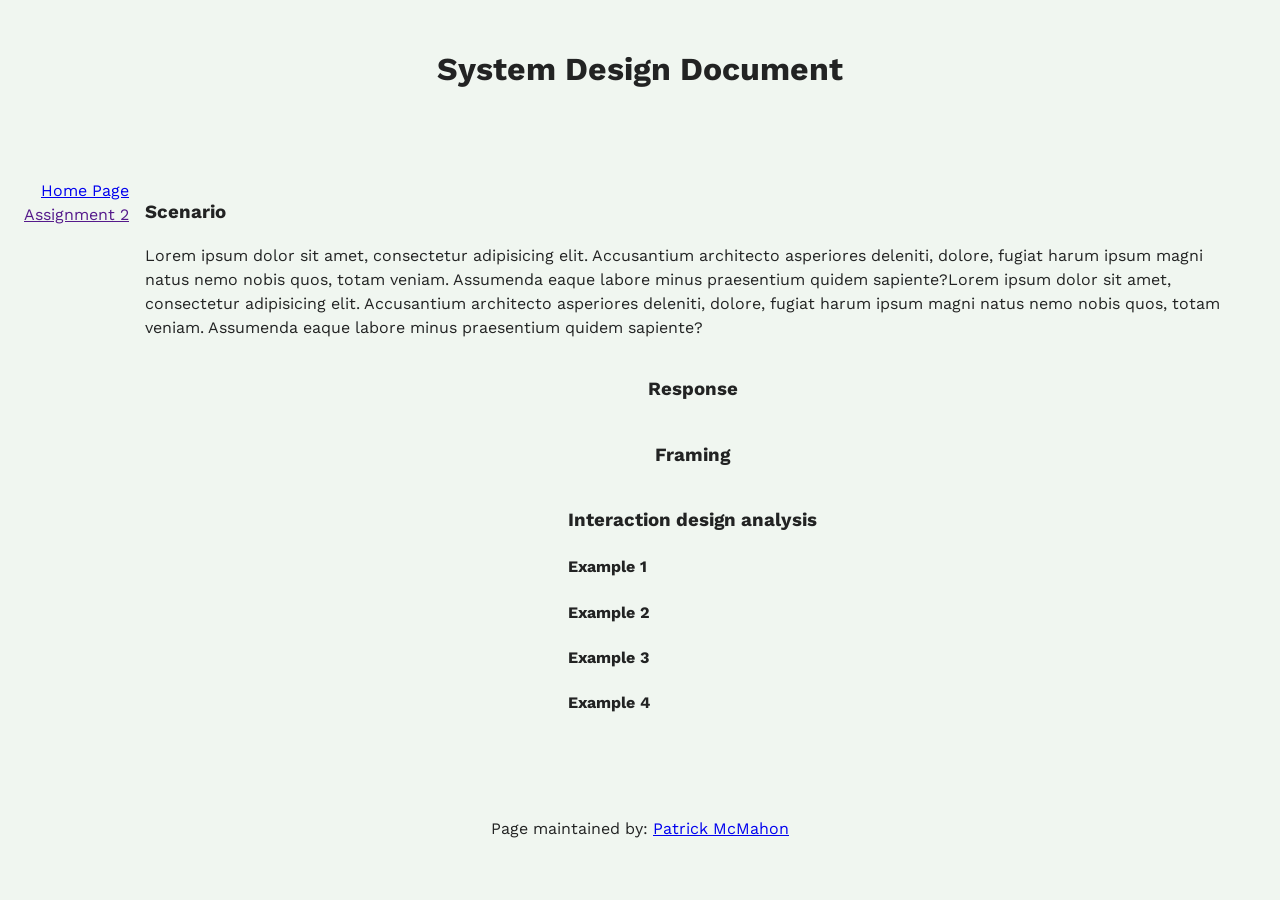
==== assignment1.html @ a17e0dcf "setup index" ====
<!doctype html>
<html lang="en">
<head>
    <meta charset="UTF-8">
    <meta name="viewport"
          content="width=device-width, user-scalable=no, initial-scale=1.0, maximum-scale=1.0, minimum-scale=1.0">
    <meta http-equiv="X-UA-Compatible" content="ie=edge">

    <!-- !!!!! -->
    <!--    change this to refer to your specific page  -->
    <title>Assignment 1</title>

    <!-- !!!!! -->
    <!--  change this to your preferred icon  -->
    <!-- favicon was sourced from favicon.io but the original graphics are copyright 2020 Twitter, Inc
    and other contributors -->
    <!-- They are licensed under CC-BY 4.0 as linked below -->
    <!-- https://creativecommons.org/licenses/by/4.0/ -->
    <link rel="icon" type="image/png" href="./assets/icons/favicon.png">

    <link rel="stylesheet" href="reset.css">
    <link rel="stylesheet" href="style.css">
</head>
<body>

<header>
    <!-- !!!!! -->
    <!--    change this to your preferred online name  -->
    <h1>System Design Document</h1>
</header>

<div class="mainNavContainer">

    <nav>
        <a href="./index.html">Home Page</a>
        <a href="">Assignment 2</a>
    </nav>

    <main>

        <section id="scenario-section">
            <h3>Scenario</h3>
            <p> Lorem ipsum dolor sit amet, consectetur adipisicing elit. Accusantium architecto asperiores deleniti, dolore, fugiat harum ipsum magni natus nemo nobis quos, totam veniam. Assumenda eaque labore minus praesentium quidem sapiente?Lorem ipsum dolor sit amet, consectetur adipisicing elit. Accusantium architecto asperiores deleniti, dolore, fugiat harum ipsum magni natus nemo nobis quos, totam veniam. Assumenda eaque labore minus praesentium quidem sapiente?</p>
        </section>

        <section>
            <h3>Response</h3>
        </section>

        <section>
            <h3>Framing</h3>
        </section>

        <section>
            <h3>Interaction design analysis</h3>
            <h4>Example 1</h4>
            <h4>Example 2</h4>
            <h4>Example 3</h4>
            <h4>Example 4</h4>
        </section>

    </main>

    <!-- this is an empty element which helps with spacing -->
    <aside></aside>

</div>

<footer>
    <p>
        <!-- !!!!! -->
        <!--    change this to your preferred online name and update link to refer to your github page  -->
        Page maintained by:
        <a href="https://github.com/p-mcmahon-rmit/" target="_blank">
            Patrick McMahon
        </a>
    </p>
</footer>
</body>
</html>
---- style.css ----
/*!!!!!*/
/*add in your own font imports here*/
/*remember to update them in the rest of the CSS : eg the body selector*/
@import url('https://fonts.googleapis.com/css2?family=Work+Sans:ital,wght@0,100..900;1,100..900&display=swap');

/*!!!!!*/
/*change out, and/or add colours to the colour scheme*/
:root{
    /* basic 2-bit palette from 1bit Monitor Glow Palette by Polyducks */
    /* https://lospec.com/palette-list/1bit-monitor-glow */
    --colour-1: #222323;
    --colour-2: #f0f6f0;
}

/* this swaps the colour order to account for user's OS dark mode */
/*!!!!!*/
/*remember to update the colours here too to reflect the above changes*/
@media (prefers-color-scheme: dark) {
    :root{
        --colour-1: #f0f6f0;
        --colour-2: #222323;
    }
}


body {
    background-color: var(--colour-2);
    color: var(--colour-1);
    font-family: 'Work Sans', sans-serif;
    line-height: 1.5;
    padding: 1rem;
    display: flex;
    flex-direction: column;
    gap: 1rem;
}

header {
    display: flex;
    justify-content: center;
    margin-block-end: 3rem;
}

.mainNavContainer {
    flex: 1;
    display: flex;
    justify-content: center;
    gap: 1rem;
}

nav {
    display: flex;
    flex-direction: column;
    min-width: fit-content;
    flex: 1;
    align-items: flex-end;
}

main {
    display: flex;
    flex-direction: column;
    align-items: center;
}

aside {
    visibility: hidden;
    flex: 1;
}

footer {
    display: flex;
    justify-content: center;
    margin-block-start: 3rem;
}

/*technique from Kevin Powell*/
/*https://youtu.be/CU8Plk-53RU?si=zMpP0Pfbg1SaXeDB&t=255*/
/*longer post about how this works and the * + * selector*/
/*https://alistapart.com/article/axiomatic-css-and-lobotomized-owls/*/
.prose > * + * {
    margin-block-start: var(--prose-flow, 1em);
}

/* breakpoints from Material Design Spec https://m3.material.io/foundations/layout/breakpoints/overview */
/* while sometimes mobile first is recommended, as we will be focused on desktop, we will start there */

/* assumed base sizing is large (1200–1599px) : desktop  */

/* extra-large breakpoint : desktop, ultrawide monitors */
@media (width > 1600px) {

}

/* expanded breakpoint : phone or tablet in landscape, desktop */
@media (width < 1200px) {
    header {
        margin-block-end: 2rem;
    }
    footer {
        margin-block-start: 2rem;
    }
}
/* medium breakpoint : tablet in portrait */
@media (width < 840px) {
    header {
        margin-block-end: 1rem;
    }
    .mainNavContainer {
        flex-direction: column;
        justify-content: flex-start;
        align-items: center;
    }
    nav {
        flex: 0;
        width: 100%;
        max-width: 80rch;
        justify-content: space-between;
        flex-direction: row;
    }
    main {
        flex: 1;
    }
    aside {
        flex: 0;
    }
    footer {
        margin-block-start: 1rem;
    }
}
/* compact breakpoint : phone in portrait */
@media (width < 600px) {

}
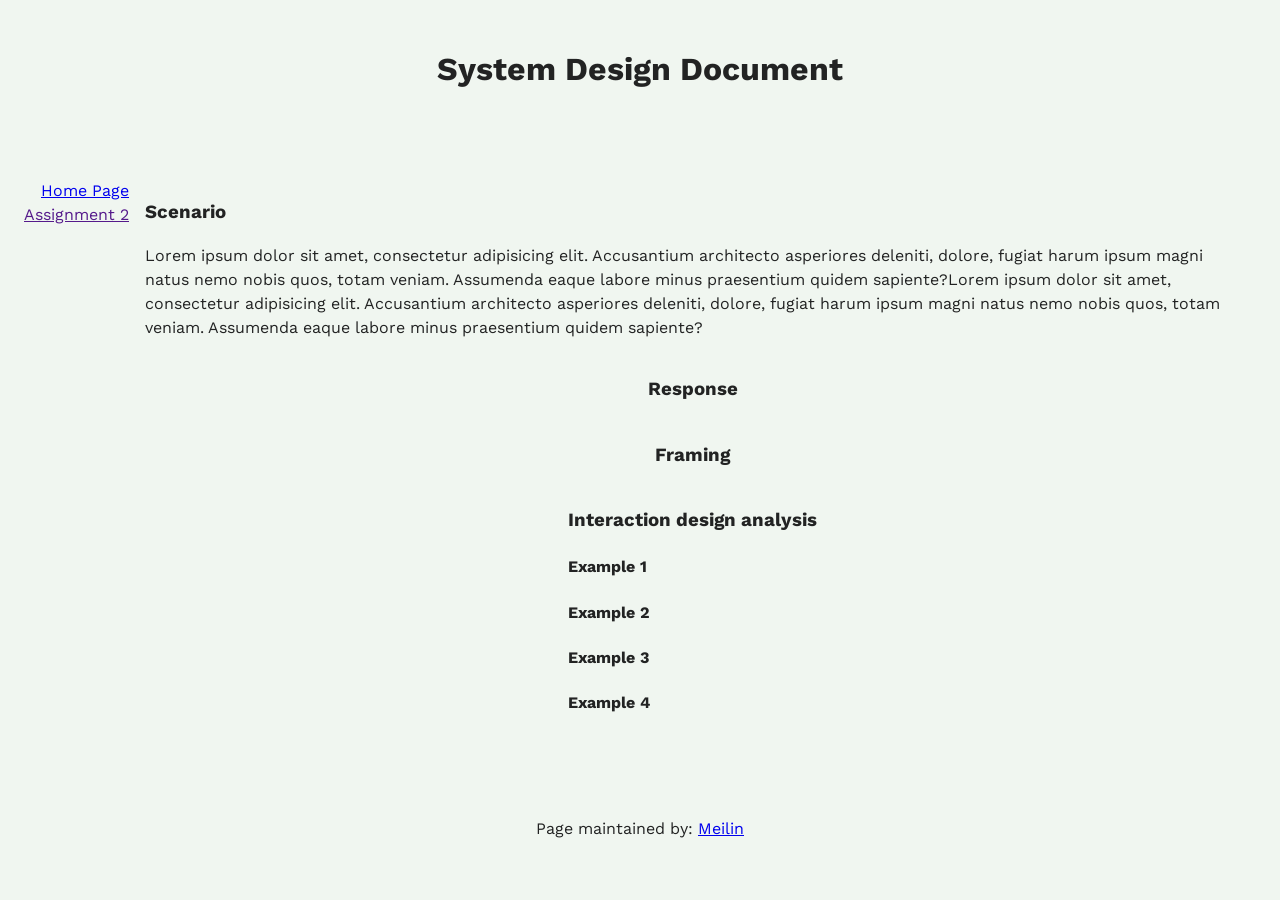
==== commit 792dfb85: "update" ====
--- a/assignment1.html
+++ b/assignment1.html
@@ -72,7 +72,7 @@
         <!--    change this to your preferred online name and update link to refer to your github page  -->
         Page maintained by:
         <a href="https://github.com/p-mcmahon-rmit/" target="_blank">
-            Patrick McMahon
+            Meilin
         </a>
     </p>
 </footer>
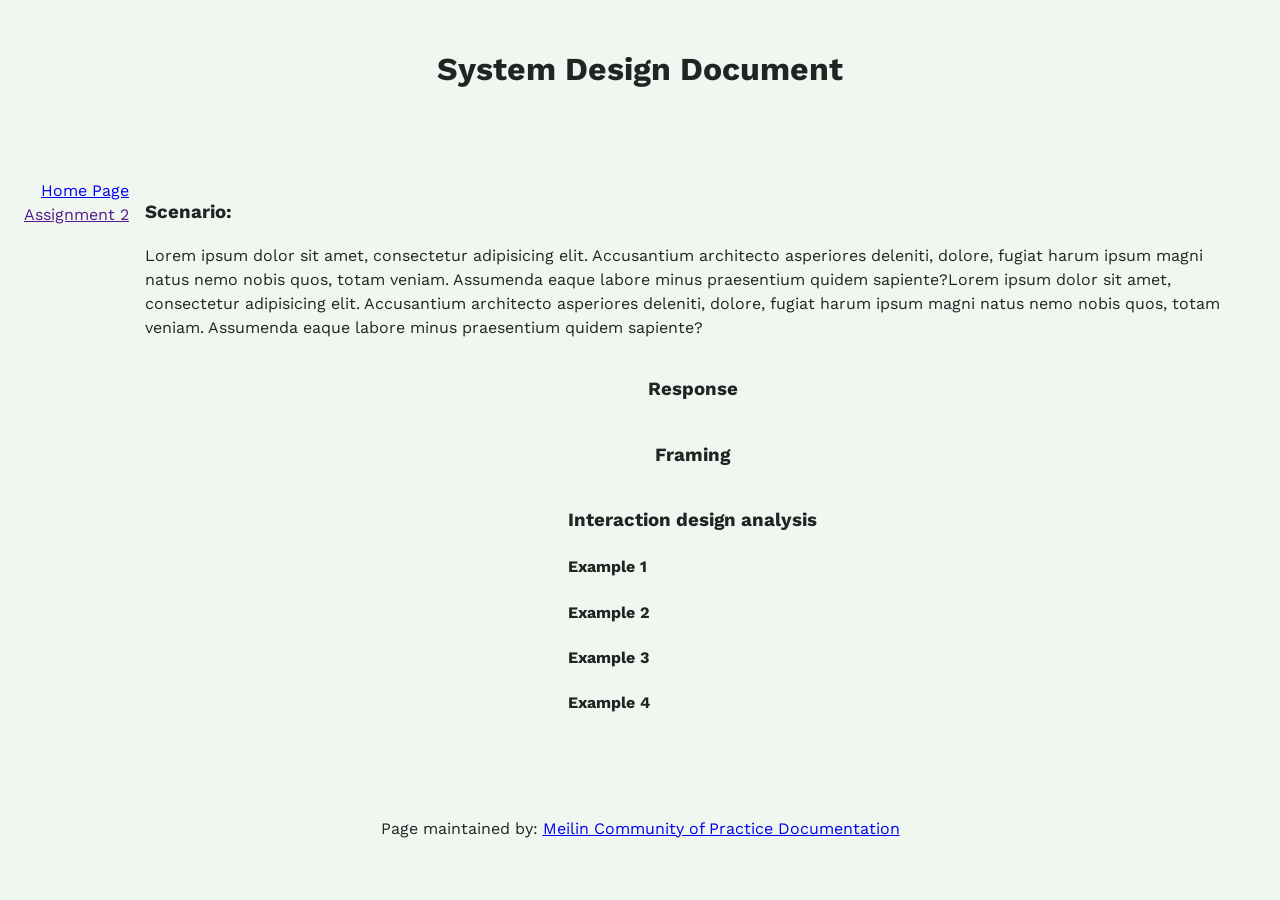
==== commit fb6c8e4d: "add community practice miro board link" ====
--- a/assignment1.html
+++ b/assignment1.html
@@ -39,7 +39,7 @@
     <main>
 
         <section id="scenario-section">
-            <h3>Scenario</h3>
+            <h3>Scenario:</h3>
             <p> Lorem ipsum dolor sit amet, consectetur adipisicing elit. Accusantium architecto asperiores deleniti, dolore, fugiat harum ipsum magni natus nemo nobis quos, totam veniam. Assumenda eaque labore minus praesentium quidem sapiente?Lorem ipsum dolor sit amet, consectetur adipisicing elit. Accusantium architecto asperiores deleniti, dolore, fugiat harum ipsum magni natus nemo nobis quos, totam veniam. Assumenda eaque labore minus praesentium quidem sapiente?</p>
         </section>
 
@@ -74,6 +74,9 @@
         <a href="https://github.com/p-mcmahon-rmit/" target="_blank">
             Meilin
         </a>
+        <a href="https://au.miro.com/app/board/u3jVOf59xhs=/?share_link_id=700343927940">
+            Community of Practice Documentation
+        </a>
     </p>
 </footer>
 </body>
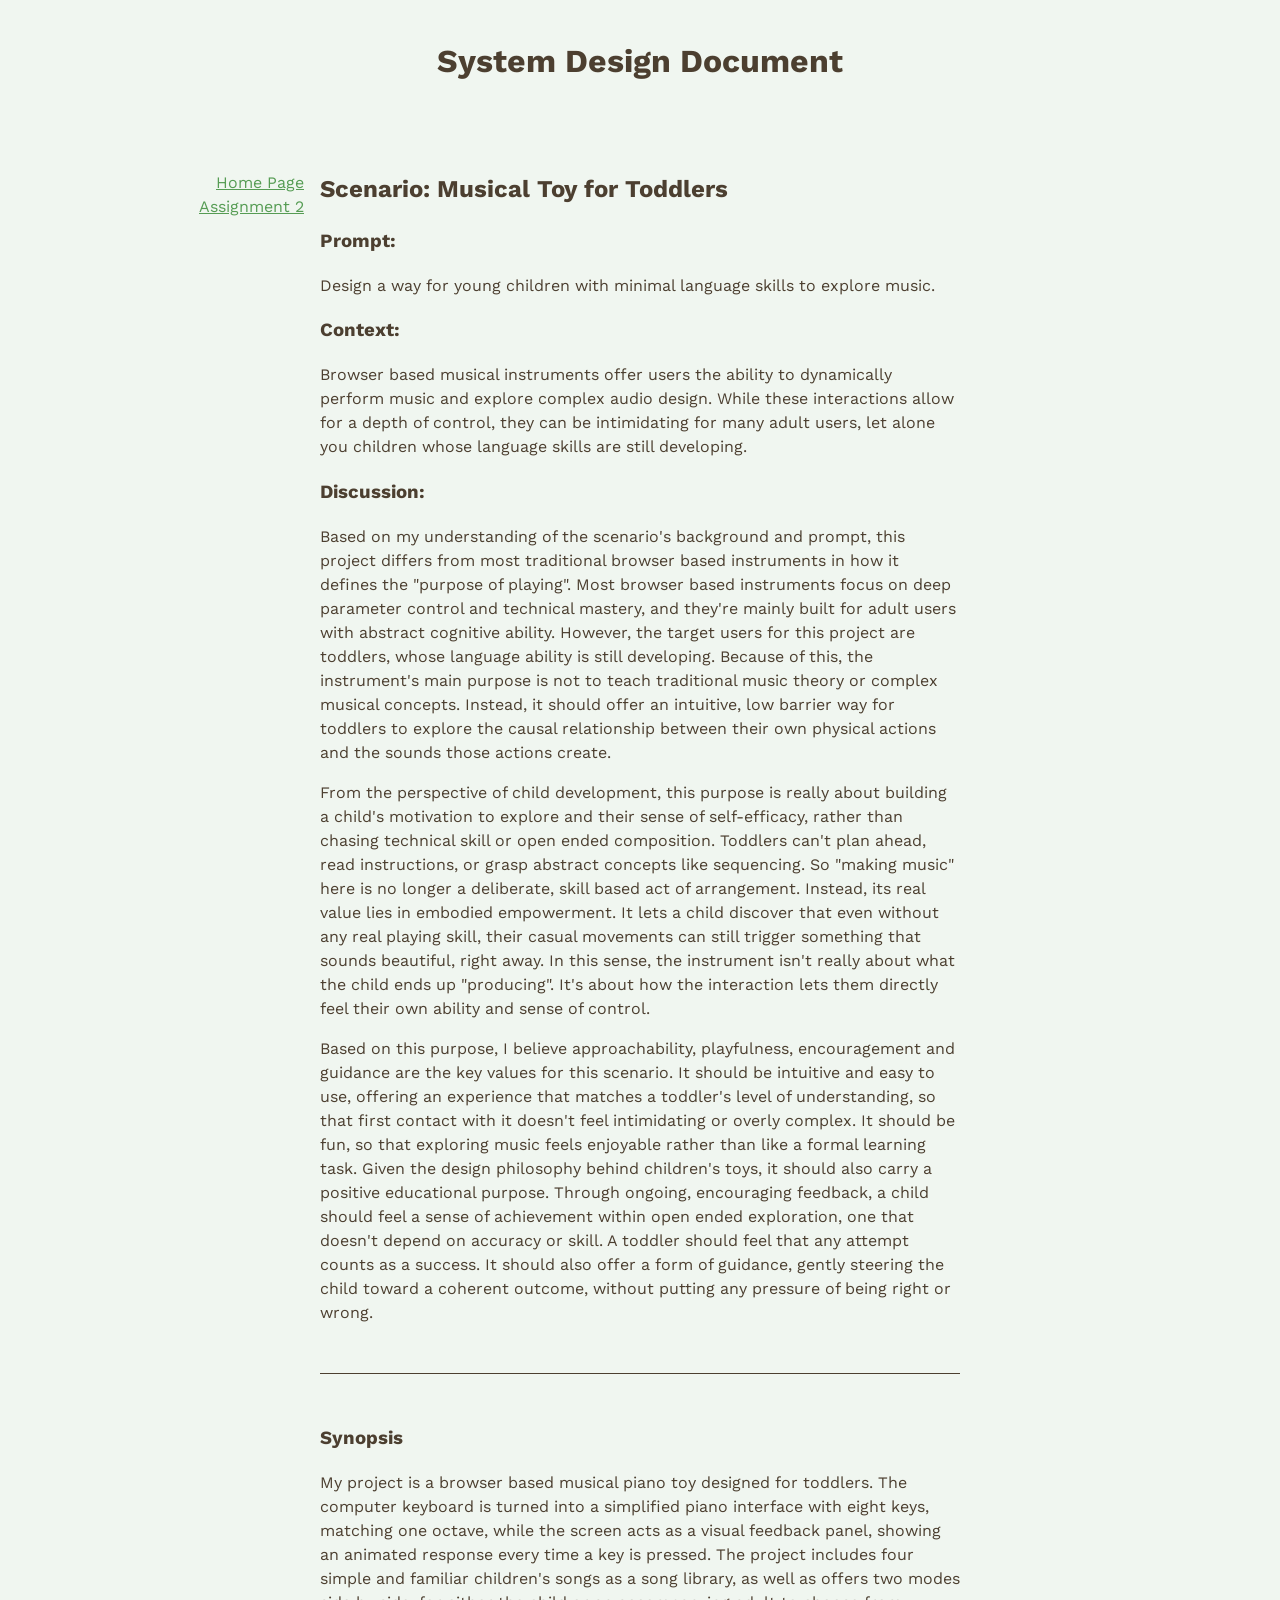
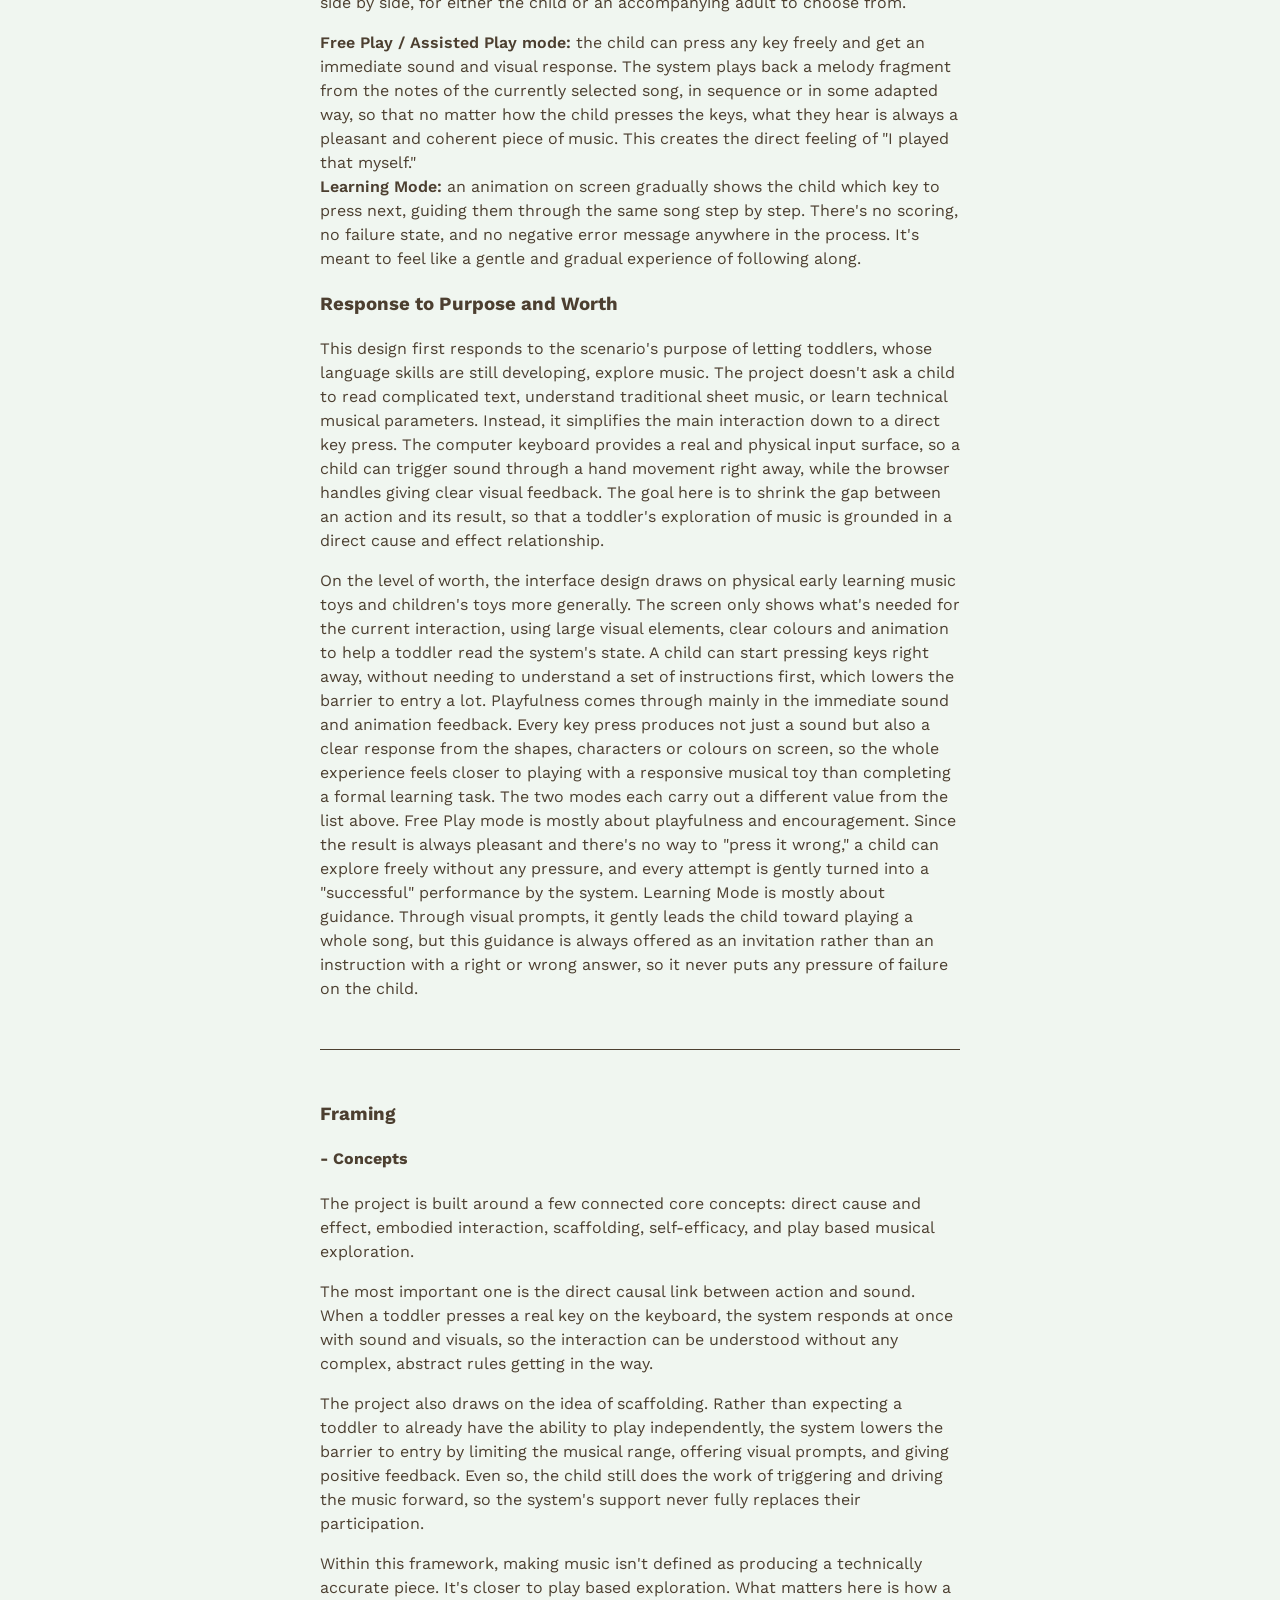
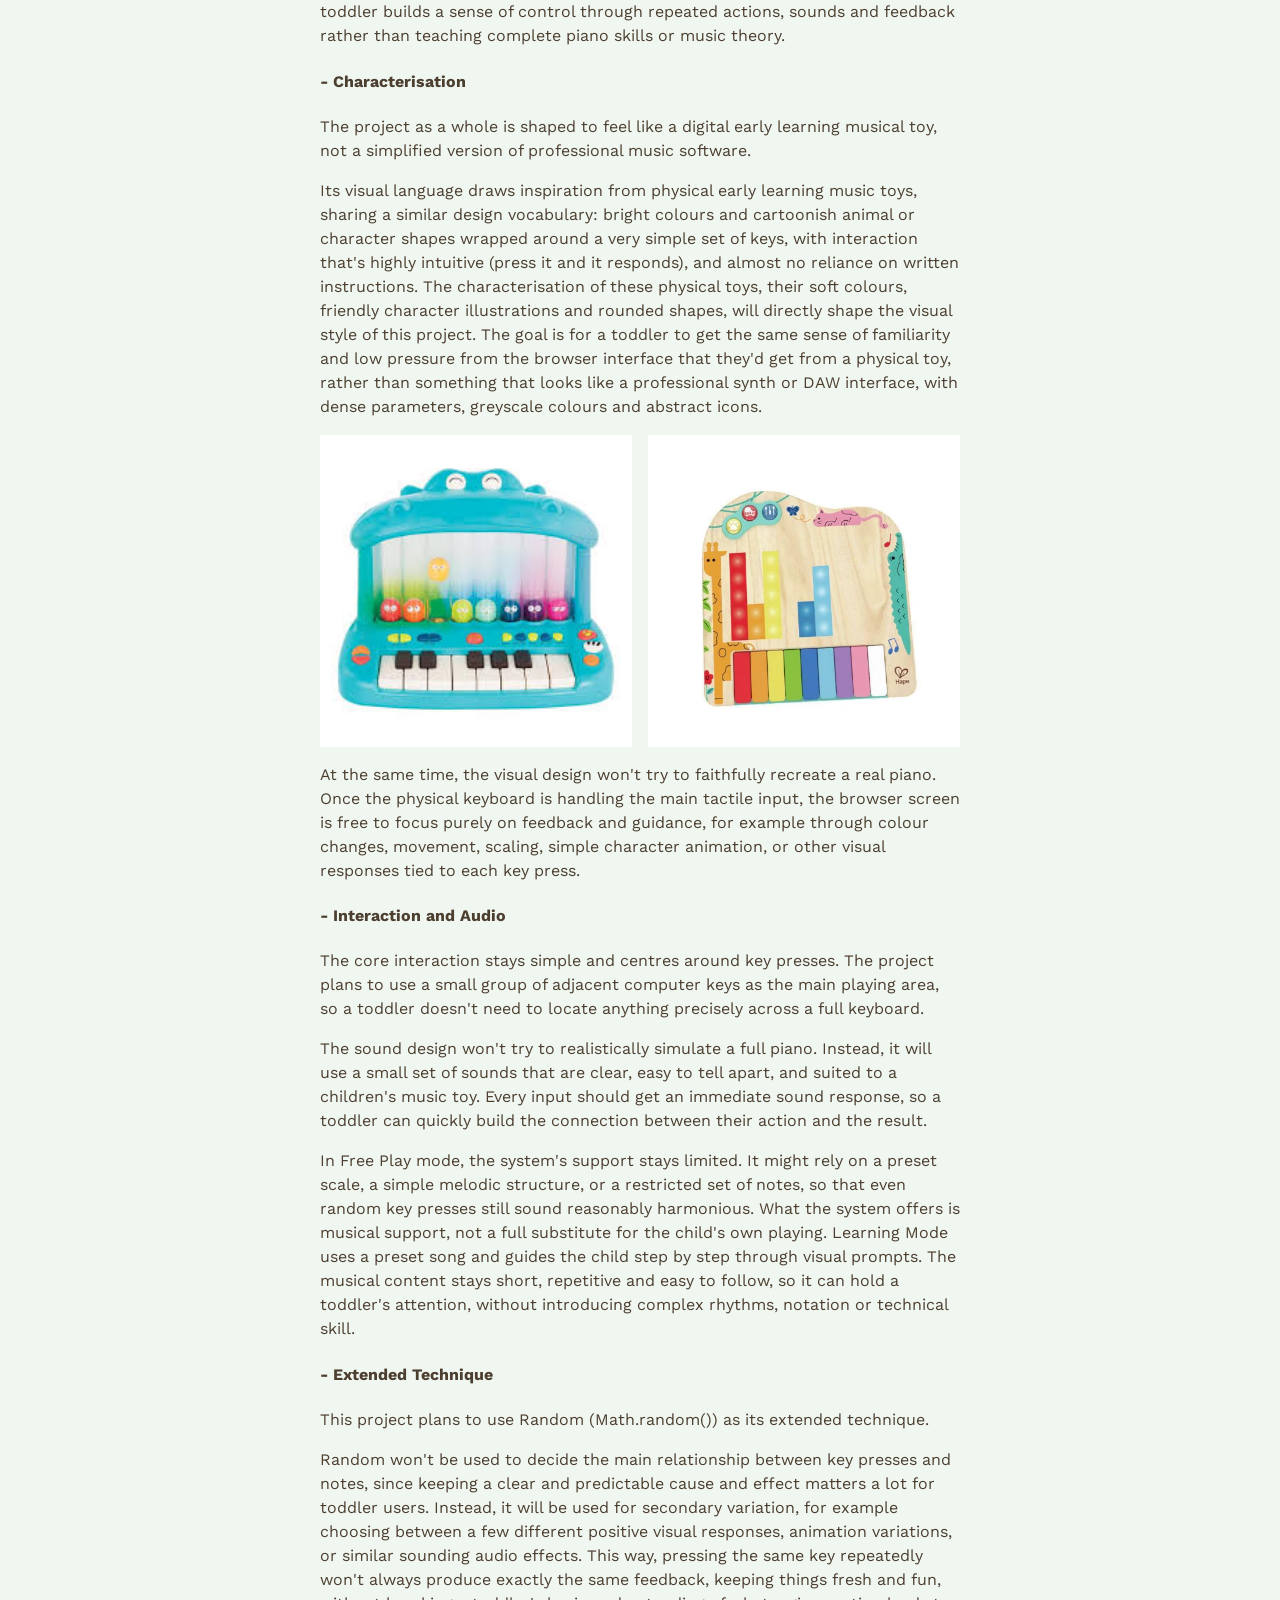
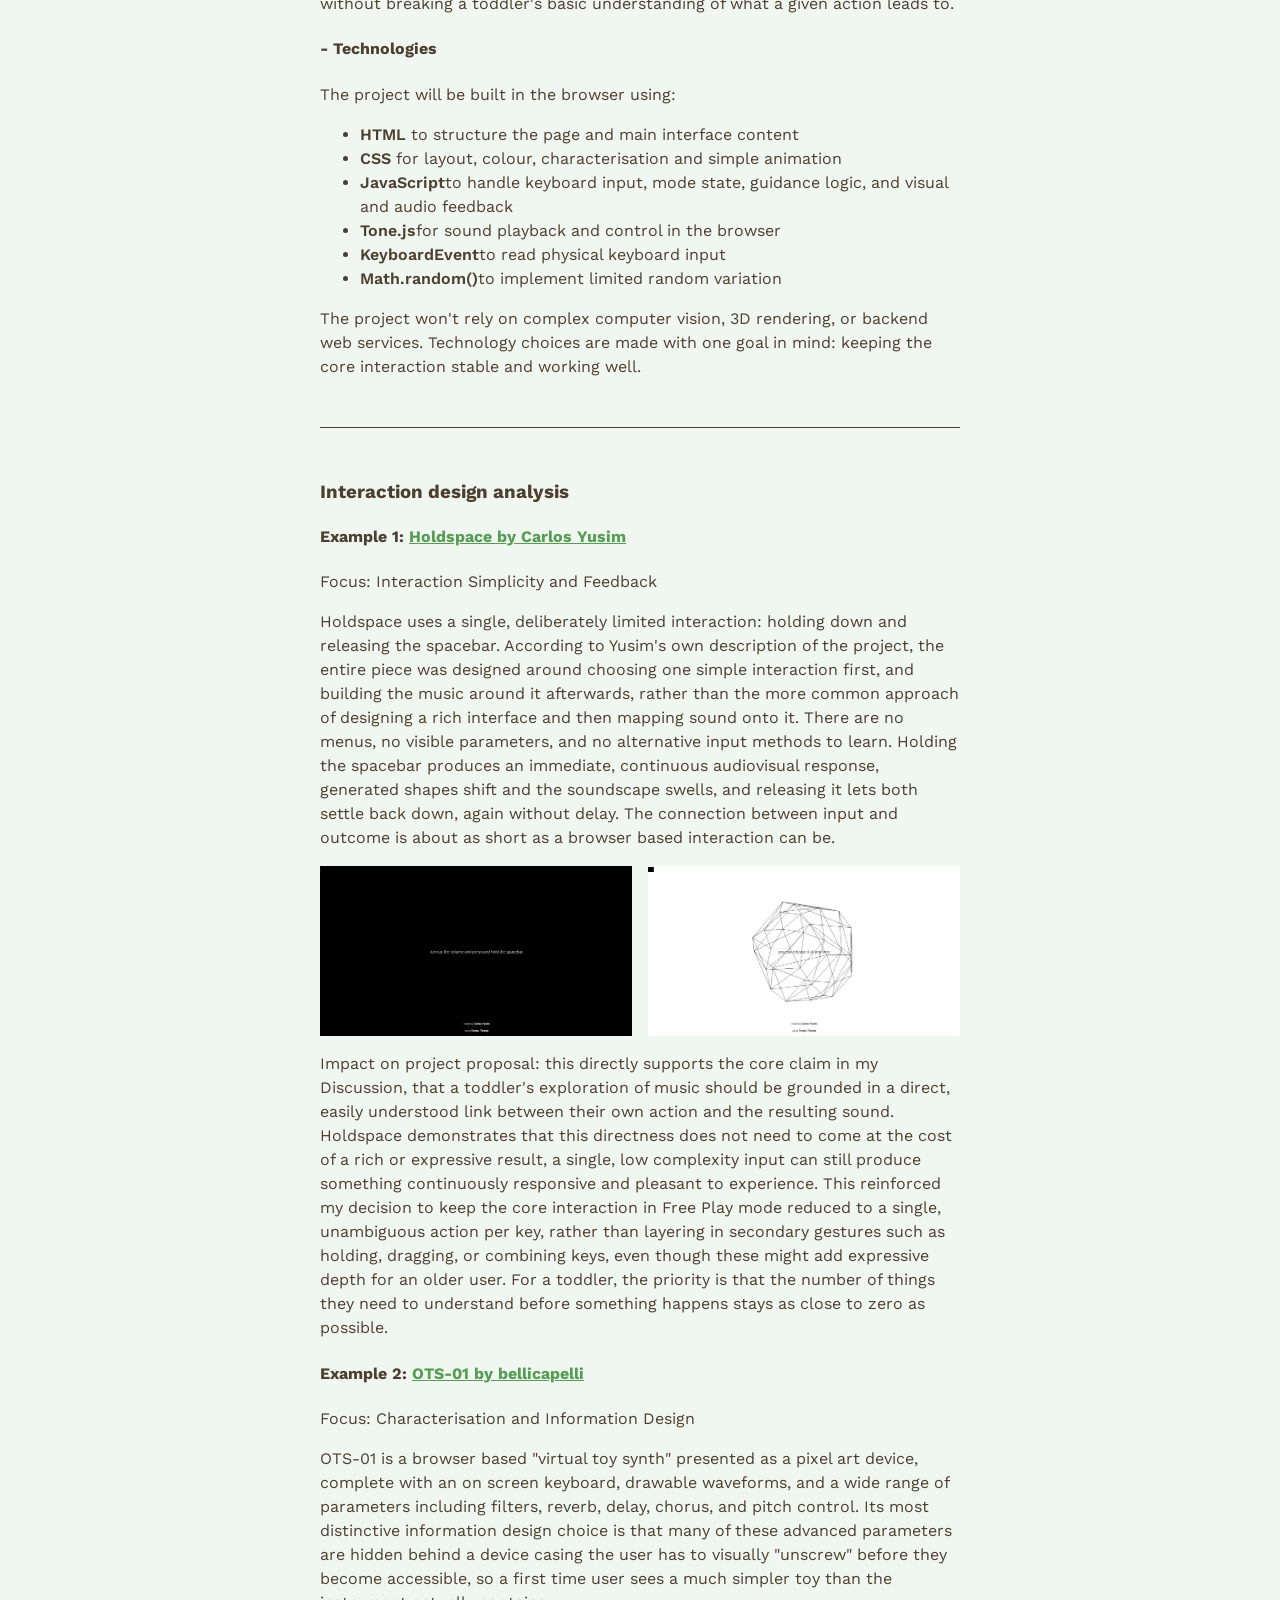
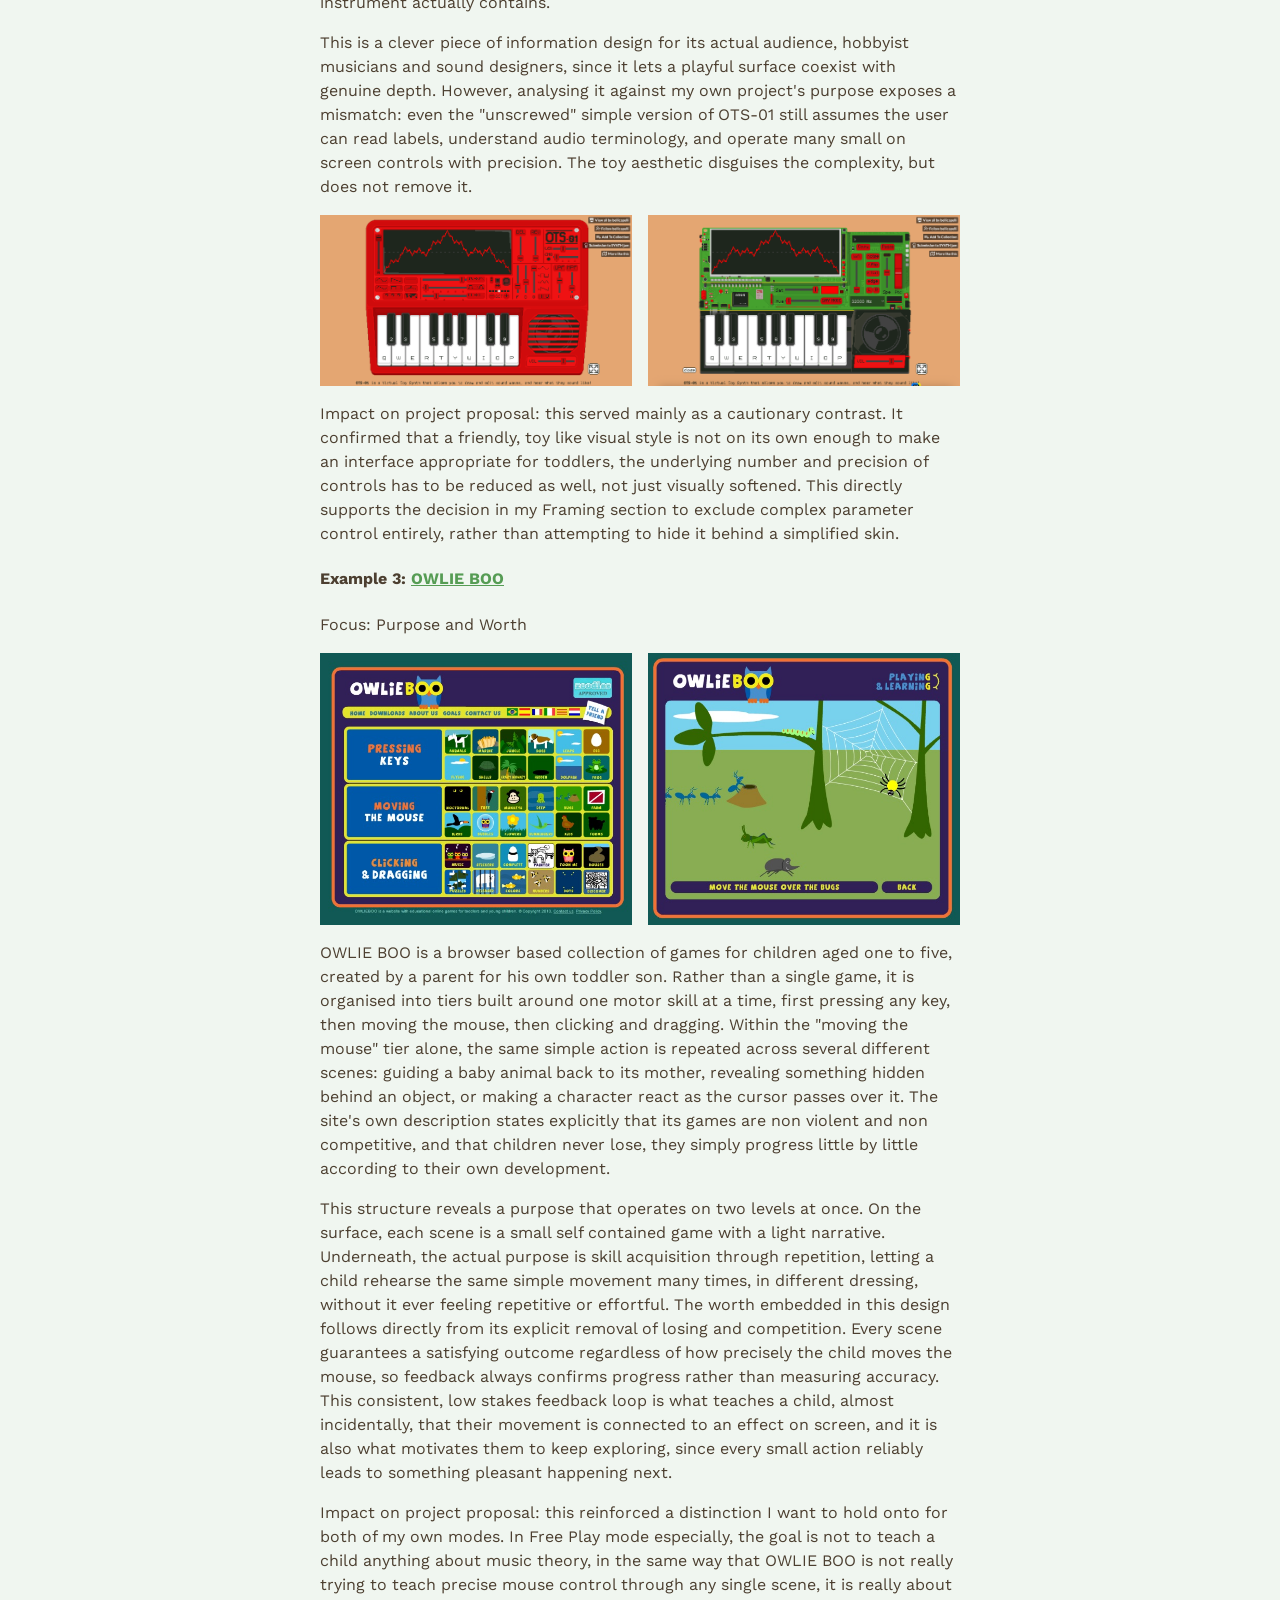
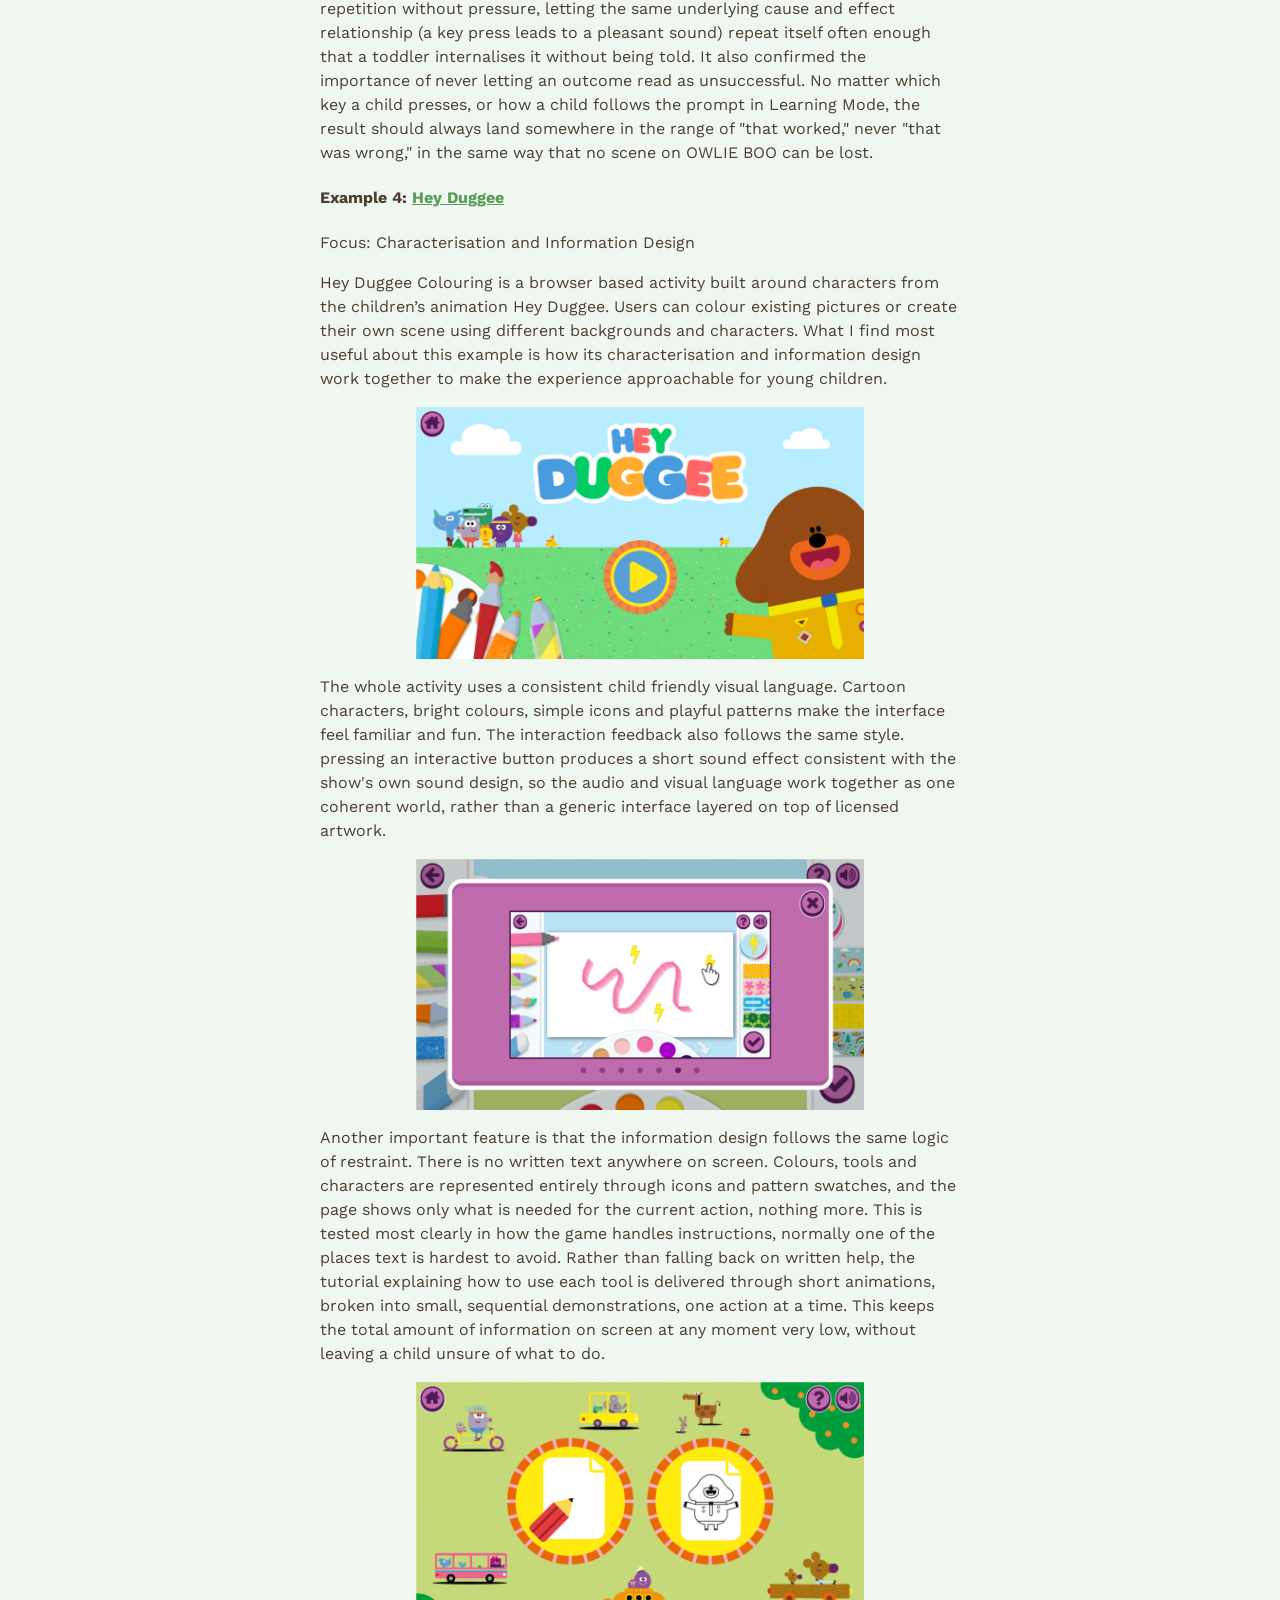
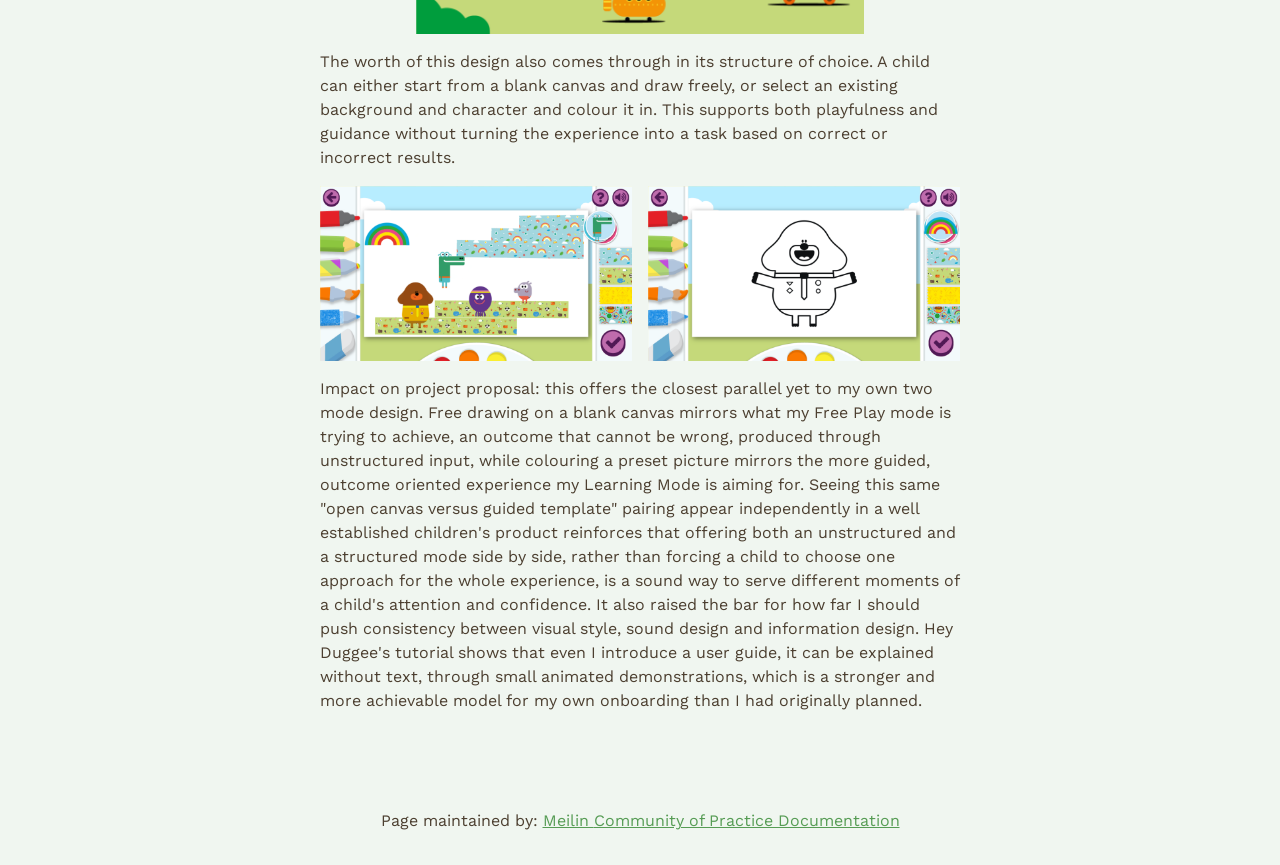
==== commit ffdba682: "update build Assignment 1" ====
--- a/assignment1.html
+++ b/assignment1.html
@@ -6,17 +6,13 @@
           content="width=device-width, user-scalable=no, initial-scale=1.0, maximum-scale=1.0, minimum-scale=1.0">
     <meta http-equiv="X-UA-Compatible" content="ie=edge">
 
-    <!-- !!!!! -->
-    <!--    change this to refer to your specific page  -->
     <title>Assignment 1</title>
 
-    <!-- !!!!! -->
-    <!--  change this to your preferred icon  -->
     <!-- favicon was sourced from favicon.io but the original graphics are copyright 2020 Twitter, Inc
     and other contributors -->
     <!-- They are licensed under CC-BY 4.0 as linked below -->
     <!-- https://creativecommons.org/licenses/by/4.0/ -->
-    <link rel="icon" type="image/png" href="./assets/icons/favicon.png">
+    <link rel="icon" type="image/png" href="assets/icons/favicon.png">
 
     <link rel="stylesheet" href="reset.css">
     <link rel="stylesheet" href="style.css">
@@ -24,8 +20,6 @@
 <body>
 
 <header>
-    <!-- !!!!! -->
-    <!--    change this to your preferred online name  -->
     <h1>System Design Document</h1>
 </header>
 
@@ -39,24 +33,382 @@
     <main>
 
         <section id="scenario-section">
-            <h3>Scenario:</h3>
-            <p> Lorem ipsum dolor sit amet, consectetur adipisicing elit. Accusantium architecto asperiores deleniti, dolore, fugiat harum ipsum magni natus nemo nobis quos, totam veniam. Assumenda eaque labore minus praesentium quidem sapiente?Lorem ipsum dolor sit amet, consectetur adipisicing elit. Accusantium architecto asperiores deleniti, dolore, fugiat harum ipsum magni natus nemo nobis quos, totam veniam. Assumenda eaque labore minus praesentium quidem sapiente?</p>
+            <h2 class="firstSectionHeading">Scenario: Musical Toy for Toddlers</h2>
+
+            <h3>Prompt:</h3>
+            <p>Design a way for young children with minimal language skills to explore music.</p>
+
+            <h3>Context:</h3>
+            <p>
+                Browser based musical instruments offer users the ability to dynamically perform music and explore complex audio design.
+                While these interactions allow for a depth of control, they can be intimidating for many adult users,
+                let alone you children whose language skills are still developing.
+            </p>
+
+            <h3>Discussion:</h3>
+            <p>
+                Based on my understanding of the scenario's background and prompt, this project differs from most traditional
+                browser based instruments in how it defines the "purpose of playing". Most browser based instruments focus
+                on deep parameter control and technical mastery, and they're mainly built for adult users with abstract
+                cognitive ability. However, the target users for this project are toddlers, whose language ability is still developing.
+                Because of this, the instrument's main purpose is not to teach traditional music theory or complex musical concepts.
+                Instead, it should offer an intuitive, low barrier way for toddlers to explore the causal relationship
+                between their own physical actions and the sounds those actions create.
+            </p>
+            <p>
+                From the perspective of child development, this purpose is really about building a child's motivation to
+                explore and their sense of self-efficacy, rather than chasing technical skill or open ended composition.
+                Toddlers can't plan ahead, read instructions, or grasp abstract concepts like sequencing. So "making music"
+                here is no longer a deliberate, skill based act of arrangement. Instead, its real value lies in embodied
+                empowerment. It lets a child discover that even without any real playing skill, their casual movements can
+                still trigger something that sounds beautiful, right away. In this sense, the instrument isn't really about
+                what the child ends up "producing". It's about how the interaction lets them directly feel their own ability
+                and sense of control.
+            </p>
+            <p>
+                Based on this purpose, I believe approachability, playfulness, encouragement and guidance are the key
+                values for this scenario. It should be intuitive and easy to use, offering an experience that matches a
+                toddler's level of understanding, so that first contact with it doesn't feel intimidating or overly complex.
+                It should be fun, so that exploring music feels enjoyable rather than like a formal learning task. Given
+                the design philosophy behind children's toys, it should also carry a positive educational purpose. Through
+                ongoing, encouraging feedback, a child should feel a sense of achievement within open ended exploration,
+                one that doesn't depend on accuracy or skill. A toddler should feel that any attempt counts as a success.
+                It should also offer a form of guidance, gently steering the child toward a coherent outcome, without
+                putting any pressure of being right or wrong.
+            </p>
+
         </section>
 
         <section>
-            <h3>Response</h3>
+
+            <h3>Synopsis</h3>
+
+            <p>
+                My project is a browser based musical piano toy designed for toddlers.
+                The computer keyboard is turned into a simplified piano interface with eight keys, matching one octave,
+                while the screen acts as a visual feedback panel, showing an animated response every time a key is pressed.
+                The project includes four simple and familiar children's songs as a song library, as well as offers two modes
+                side by side, for either the child or an accompanying adult to choose from.
+            </p>
+            <p>
+                <b>Free Play / Assisted Play mode:</b> the child can press any key freely and get an immediate sound and visual response.
+                The system plays back a melody fragment from the notes of the currently selected song, in sequence or in
+                some adapted way, so that no matter how the child presses the keys, what they hear is always a pleasant
+                and coherent piece of music. This creates the direct feeling of "I played that myself."
+                <br>
+                <b>Learning Mode:</b> an animation on screen gradually shows the child which key to press next,
+                guiding them through the same song step by step. There's no scoring, no failure state, and no negative
+                error message anywhere in the process. It's meant to feel like a gentle and gradual experience of following along.
+
+            </p>
+
+            <h3>Response to Purpose and Worth</h3>
+
+            <p>
+                This design first responds to the scenario's purpose of letting toddlers, whose language skills are still developing, explore music.
+                The project doesn't ask a child to read complicated text, understand traditional sheet music, or learn technical musical parameters.
+                Instead, it simplifies the main interaction down to a direct key press.
+                The computer keyboard provides a real and physical input surface, so a child can trigger sound through a hand movement right away,
+                while the browser handles giving clear visual feedback. The goal here is to shrink the gap between an action and its result,
+                so that a toddler's exploration of music is grounded in a direct cause and effect relationship.
+            </p>
+            <p>
+                On the level of worth, the interface design draws on physical early learning music toys and children's toys more generally.
+                The screen only shows what's needed for the current interaction, using large visual elements, clear colours and animation
+                to help a toddler read the system's state. A child can start pressing keys right away, without needing to understand
+                a set of instructions first, which lowers the barrier to entry a lot. Playfulness comes through mainly in the immediate sound
+                and animation feedback. Every key press produces not just a sound but also a clear response from the shapes, characters or
+                colours on screen, so the whole experience feels closer to playing with a responsive musical toy than completing a formal learning task.
+                The two modes each carry out a different value from the list above. Free Play mode is mostly about playfulness and encouragement.
+                Since the result is always pleasant and there's no way to "press it wrong," a child can explore freely without any pressure,
+                and every attempt is gently turned into a "successful" performance by the system. Learning Mode is mostly about guidance.
+                Through visual prompts, it gently leads the child toward playing a whole song, but this guidance is always offered as
+                an invitation rather than an instruction with a right or wrong answer, so it never puts any pressure of failure on the child.
+            </p>
+
         </section>
 
         <section>
             <h3>Framing</h3>
+
+            <h4>- Concepts</h4>
+            <p>
+                The project is built around a few connected core concepts: direct cause and effect, embodied interaction,
+                scaffolding, self-efficacy, and play based musical exploration.
+            </p>
+            <p>
+                The most important one is the direct causal link between action and sound. When a toddler presses a real
+                key on the keyboard, the system responds at once with sound and visuals, so the interaction can be understood
+                without any complex, abstract rules getting in the way.
+            </p>
+            <p>
+                The project also draws on the idea of scaffolding. Rather than expecting a toddler to already have the
+                ability to play independently, the system lowers the barrier to entry by limiting the musical range,
+                offering visual prompts, and giving positive feedback. Even so, the child still does the work of triggering
+                and driving the music forward, so the system's support never fully replaces their participation.
+            </p>
+            <p>
+                Within this framework, making music isn't defined as producing a technically accurate piece. It's closer
+                to play based exploration. What matters here is how a toddler builds a sense of control through repeated
+                actions, sounds and feedback rather than teaching complete piano skills or music theory.
+            </p>
+
+            <h4>- Characterisation</h4>
+            <p>
+                The project as a whole is shaped to feel like a digital early learning musical toy, not a simplified
+                version of professional music software.
+            </p>
+            <p>
+                Its visual language draws inspiration from physical early learning music toys, sharing a similar design
+                vocabulary: bright colours and cartoonish animal or character shapes wrapped around a very simple set of
+                keys, with interaction that's highly intuitive (press it and it responds), and almost no reliance on
+                written instructions. The characterisation of these physical toys, their soft colours, friendly character
+                illustrations and rounded shapes, will directly shape the visual style of this project. The goal is for a
+                toddler to get the same sense of familiarity and low pressure from the browser interface that they'd get
+                from a physical toy, rather than something that looks like a professional synth or DAW interface, with
+                dense parameters, greyscale colours and abstract icons.
+            </p>
+            <div class="image-row">
+                <img src="assets/images/B.toys.jpeg" alt="B.toys">
+                <img src="assets/images/Hape.webp" alt="Hape">
+            </div>
+            <p>
+                At the same time, the visual design won't try to faithfully recreate a real piano. Once the physical
+                keyboard is handling the main tactile input, the browser screen is free to focus purely on feedback and
+                guidance, for example through colour changes, movement, scaling, simple character animation, or other
+                visual responses tied to each key press.
+            </p>
+
+            <h4>- Interaction and Audio</h4>
+            <p>
+                The core interaction stays simple and centres around key presses. The project plans to use a small group
+                of adjacent computer keys as the main playing area, so a toddler doesn't need to locate anything precisely
+                across a full keyboard.
+            </p>
+            <p>
+                The sound design won't try to realistically simulate a full piano. Instead, it will use a small set of
+                sounds that are clear, easy to tell apart, and suited to a children's music toy. Every input should get
+                an immediate sound response, so a toddler can quickly build the connection between their action and the result.
+            </p>
+            <p>
+                In Free Play mode, the system's support stays limited. It might rely on a preset scale, a simple melodic
+                structure, or a restricted set of notes, so that even random key presses still sound reasonably harmonious.
+                What the system offers is musical support, not a full substitute for the child's own playing. Learning
+                Mode uses a preset song and guides the child step by step through visual prompts. The musical content
+                stays short, repetitive and easy to follow, so it can hold a toddler's attention, without introducing
+                complex rhythms, notation or technical skill.
+            </p>
+
+            <h4>- Extended Technique</h4>
+            <p>
+                This project plans to use Random (Math.random()) as its extended technique.
+            </p>
+            <p>
+                Random won't be used to decide the main relationship between key presses and notes, since keeping a clear
+                and predictable cause and effect matters a lot for toddler users. Instead, it will be used for secondary
+                variation, for example choosing between a few different positive visual responses, animation variations,
+                or similar sounding audio effects. This way, pressing the same key repeatedly won't always produce exactly
+                the same feedback, keeping things fresh and fun, without breaking a toddler's basic understanding of what
+                a given action leads to.
+            </p>
+
+            <h4>- Technologies</h4>
+            <p>
+                The project will be built in the browser using:
+            </p>
+            <ul>
+                <li><b>HTML</b> to structure the page and main interface content</li>
+                <li><b>CSS</b> for layout, colour, characterisation and simple animation</li>
+                <li><b>JavaScript</b>to handle keyboard input, mode state, guidance logic, and visual and audio feedback</li>
+                <li><b>Tone.js</b>for sound playback and control in the browser</li>
+                <li><b>KeyboardEvent</b>to read physical keyboard input</li>
+                <li><b>Math.random()</b>to implement limited random variation</li>
+            </ul>
+            <p>
+                The project won't rely on complex computer vision, 3D rendering, or backend web services.
+                Technology choices are made with one goal in mind: keeping the core interaction stable and working well.
+            </p>
+
         </section>
 
         <section>
             <h3>Interaction design analysis</h3>
-            <h4>Example 1</h4>
-            <h4>Example 2</h4>
-            <h4>Example 3</h4>
-            <h4>Example 4</h4>
+
+            <h4>
+                Example 1:
+                <a href="https://holdspace.surge.sh/" target="_blank">Holdspace by Carlos Yusim</a>
+            </h4>
+            <p class="focus">
+                Focus:  Interaction Simplicity and Feedback
+            </p>
+            <p>
+                Holdspace uses a single, deliberately limited interaction: holding down and releasing the spacebar.
+                According to Yusim's own description of the project, the entire piece was designed around choosing one
+                simple interaction first, and building the music around it afterwards, rather than the more common approach
+                of designing a rich interface and then mapping sound onto it. There are no menus, no visible parameters,
+                and no alternative input methods to learn. Holding the spacebar produces an immediate, continuous
+                audiovisual response, generated shapes shift and the soundscape swells, and releasing it lets both settle
+                back down, again without delay. The connection between input and outcome is about as short as a browser
+                based interaction can be.
+            </p>
+            <div class="image-row">
+                <img src="assets/images/holdspace-1.png" alt="Holdspace interface 1">
+                <img src="assets/images/holdspace-2.png" alt="Holdspace interface 2">
+            </div>
+            <p>
+                Impact on project proposal: this directly supports the core claim in my Discussion, that a toddler's exploration
+                of music should be grounded in a direct, easily understood link between their own action and the resulting sound.
+                Holdspace demonstrates that this directness does not need to come at the cost of a rich or expressive result,
+                a single, low complexity input can still produce something continuously responsive and pleasant to experience.
+                This reinforced my decision to keep the core interaction in Free Play mode reduced to a single, unambiguous
+                action per key, rather than layering in secondary gestures such as holding, dragging, or combining keys,
+                even though these might add expressive depth for an older user. For a toddler, the priority is that the
+                number of things they need to understand before something happens stays as close to zero as possible.
+            </p>
+
+
+
+            <h4>
+                Example 2:
+                <a href="https://bellicapelli.itch.io/ots-01" target="_blank">OTS-01 by bellicapelli</a>
+            </h4>
+            <p class="focus">
+                Focus:  Characterisation and Information Design
+            </p>
+            <p>
+                OTS-01 is a browser based "virtual toy synth" presented as a pixel art device, complete with an on screen
+                keyboard, drawable waveforms, and a wide range of parameters including filters, reverb, delay, chorus,
+                and pitch control. Its most distinctive information design choice is that many of these advanced parameters
+                are hidden behind a device casing the user has to visually "unscrew" before they become accessible, so a
+                first time user sees a much simpler toy than the instrument actually contains.
+            </p>
+            <p>
+                This is a clever piece of information design for its actual audience, hobbyist musicians and sound designers,
+                since it lets a playful surface coexist with genuine depth. However, analysing it against my own project's
+                purpose exposes a mismatch: even the "unscrewed" simple version of OTS-01 still assumes the user can read labels,
+                understand audio terminology, and operate many small on screen controls with precision. The toy aesthetic
+                disguises the complexity, but does not remove it.
+            </p>
+            <div class="image-row">
+                <img src="assets/images/OTS-01-1.png" alt="OTS-01-1">
+                <img src="assets/images/OTS-01-2.png" alt="OTS-01-2">
+            </div>
+            <p>
+                Impact on project proposal: this served mainly as a cautionary contrast. It confirmed that a friendly,
+                toy like visual style is not on its own enough to make an interface appropriate for toddlers, the underlying
+                number and precision of controls has to be reduced as well, not just visually softened. This directly
+                supports the decision in my Framing section to exclude complex parameter control entirely, rather than
+                attempting to hide it behind a simplified skin.
+            </p>
+
+
+
+            <h4>
+                Example 3:
+                <a href="https://owlieboo.com/educational-games/" target="_blank">OWLIE BOO</a>
+            </h4>
+            <p class="focus">
+                Focus:  Purpose and Worth
+            </p>
+            <div class="image-row">
+                <img src="assets/images/OWLIE-BOO-games.jpg" alt="OWLIE-BOO-games">
+                <img src="assets/images/OWLIE-BOO-play.jpg" alt="OWLIE-BOO-play">
+            </div>
+            <p>
+                OWLIE BOO is a browser based collection of games for children aged one to five, created by a parent for
+                his own toddler son. Rather than a single game, it is organised into tiers built around one motor skill
+                at a time, first pressing any key, then moving the mouse, then clicking and dragging. Within the "moving
+                the mouse" tier alone, the same simple action is repeated across several different scenes: guiding a baby
+                animal back to its mother, revealing something hidden behind an object, or making a character react as
+                the cursor passes over it. The site's own description states explicitly that its games are non violent
+                and non competitive, and that children never lose, they simply progress little by little according to
+                their own development.
+            </p>
+            <p>
+                This structure reveals a purpose that operates on two levels at once. On the surface, each scene is a
+                small self contained game with a light narrative. Underneath, the actual purpose is skill acquisition
+                through repetition, letting a child rehearse the same simple movement many times, in different dressing,
+                without it ever feeling repetitive or effortful. The worth embedded in this design follows directly from
+                its explicit removal of losing and competition. Every scene guarantees a satisfying outcome regardless of
+                how precisely the child moves the mouse, so feedback always confirms progress rather than measuring accuracy.
+                This consistent, low stakes feedback loop is what teaches a child, almost incidentally, that their movement
+                is connected to an effect on screen, and it is also what motivates them to keep exploring, since every small
+                action reliably leads to something pleasant happening next.
+            </p>
+            <p>
+                Impact on project proposal: this reinforced a distinction I want to hold onto for both of my own modes.
+                In Free Play mode especially, the goal is not to teach a child anything about music theory, in the same
+                way that OWLIE BOO is not really trying to teach precise mouse control through any single scene, it is
+                really about repetition without pressure, letting the same underlying cause and effect relationship (a
+                key press leads to a pleasant sound) repeat itself often enough that a toddler internalises it without
+                being told. It also confirmed the importance of never letting an outcome read as unsuccessful. No matter
+                which key a child presses, or how a child follows the prompt in Learning Mode, the result should always
+                land somewhere in the range of "that worked," never "that was wrong," in the same way that no scene on
+                OWLIE BOO can be lost.
+            </p>
+
+
+            <h4>
+                Example 4:
+                <a href="https://www.cbeebies.com/play/hey-duggee-colouring/" target="_blank">Hey Duggee</a>
+            </h4>
+            <p class="focus">
+                Focus:  Characterisation and Information Design
+            </p>
+            <p>
+                Hey Duggee Colouring is a browser based activity built around characters from the children’s animation
+                Hey Duggee. Users can colour existing pictures or create their own scene using different backgrounds and
+                characters. What I find most useful about this example is how its characterisation and information design
+                work together to make the experience approachable for young children.
+            </p>
+            <div class="image-row">
+                <img src="assets/images/HeyDuggee-HomePage.png" alt="HeyDuggee-HomePage">
+            </div>
+            <p>
+                The whole activity uses a consistent child friendly visual language. Cartoon characters, bright colours,
+                simple icons and playful patterns make the interface feel familiar and fun. The interaction feedback also
+                follows the same style. pressing an interactive button produces a short sound effect consistent with the
+                show's own sound design, so the audio and visual language work together as one coherent world, rather than
+                a generic interface layered on top of licensed artwork.
+            </p>
+            <div class="image-row">
+                <img src="assets/images/HeyDuggee-guide.png" alt="HeyDuggee-guide">
+            </div>
+            <p>
+                Another important feature is that the information design follows the same logic of restraint. There is no
+                written text anywhere on screen. Colours, tools and characters are represented entirely through icons and
+                pattern swatches, and the page shows only what is needed for the current action, nothing more. This is
+                tested most clearly in how the game handles instructions, normally one of the places text is hardest to avoid.
+                Rather than falling back on written help, the tutorial explaining how to use each tool is delivered through
+                short animations, broken into small, sequential demonstrations, one action at a time. This keeps the total
+                amount of information on screen at any moment very low, without leaving a child unsure of what to do.
+            </p>
+            <div class="image-row">
+                <img src="assets/images/HeyDuggee-mode.png" alt="HeyDuggee-mode">
+            </div>
+            <p>
+                The worth of this design also comes through in its structure of choice. A child can either start from a
+                blank canvas and draw freely, or select an existing background and character and colour it in. This supports
+                both playfulness and guidance without turning the experience into a task based on correct or incorrect results.
+            </p>
+            <div class="image-row">
+                <img src="assets/images/HeyDuggee-mode-1.png" alt="HeyDuggee-mode-1">
+                <img src="assets/images/HeyDuggee-mode-2.png" alt="HeyDuggee-mode-2">
+            </div>
+            <p>
+                Impact on project proposal: this offers the closest parallel yet to my own two mode design. Free drawing
+                on a blank canvas mirrors what my Free Play mode is trying to achieve, an outcome that cannot be wrong,
+                produced through unstructured input, while colouring a preset picture mirrors the more guided, outcome
+                oriented experience my Learning Mode is aiming for. Seeing this same "open canvas versus guided template"
+                pairing appear independently in a well established children's product reinforces that offering both an
+                unstructured and a structured mode side by side, rather than forcing a child to choose one approach for
+                the whole experience, is a sound way to serve different moments of a child's attention and confidence.
+                It also raised the bar for how far I should push consistency between visual style, sound design and
+                information design. Hey Duggee's tutorial shows that even I introduce a user guide, it can be explained
+                without text, through small animated demonstrations, which is a stronger and more achievable model for my
+                own onboarding than I had originally planned.
+            </p>
+
         </section>
 
     </main>
@@ -80,4 +432,4 @@
     </p>
 </footer>
 </body>
-</html>+</html>
--- a/style.css
+++ b/style.css
@@ -8,8 +8,10 @@
 :root{
     /* basic 2-bit palette from 1bit Monitor Glow Palette by Polyducks */
     /* https://lospec.com/palette-list/1bit-monitor-glow */
-    --colour-1: #222323;
+    --colour-1: #4c3f30;
     --colour-2: #f0f6f0;
+    --colour-link: #569c54;
+    --colour-link-hover: #545471;
 }
 
 /* this swaps the colour order to account for user's OS dark mode */
@@ -32,6 +34,10 @@
     display: flex;
     flex-direction: column;
     gap: 1rem;
+}
+
+b {
+    font-weight: 600;
 }
 
 header {
@@ -61,6 +67,52 @@
     align-items: center;
 }
 
+a {
+    color: var(--colour-link);
+}
+
+a:visited {
+    color: var(--colour-link);
+}
+
+a:hover,
+a:focus-visible {
+    color: var(--colour-link-hover);
+}
+
+section {
+    max-width: 80rch;
+}
+
+section + section {
+    border-top: 1px solid var(--colour-1);
+    margin-block-start: 2rem;
+    padding-block-start: 2rem;
+}
+
+.image-row {
+    display: flex;
+    gap: 1rem;
+    margin-block: 1rem;
+    justify-content: center;
+}
+
+.image-row img {
+    height: auto;
+    display: block;
+    flex: 0 1 calc(50% - 0.5rem);
+    max-width: calc(50% - 0.5rem);
+}
+
+.image-row img:only-child {
+    flex-basis: min(70%, 32rem);
+    max-width: min(70%, 32rem);
+}
+
+.firstSectionHeading {
+    margin-top: 0;
+}
+
 aside {
     visibility: hidden;
     flex: 1;
@@ -78,6 +130,10 @@
 /*https://alistapart.com/article/axiomatic-css-and-lobotomized-owls/*/
 .prose > * + * {
     margin-block-start: var(--prose-flow, 1em);
+}
+
+h3 + * {
+    margin-block-start: 0.4rem;
 }
 
 /* breakpoints from Material Design Spec https://m3.material.io/foundations/layout/breakpoints/overview */
@@ -128,5 +184,12 @@
 }
 /* compact breakpoint : phone in portrait */
 @media (width < 600px) {
+    .image-row {
+        flex-direction: column;
+    }
 
-}+    .image-row img {
+        flex-basis: 100%;
+        max-width: 100%;
+    }
+}
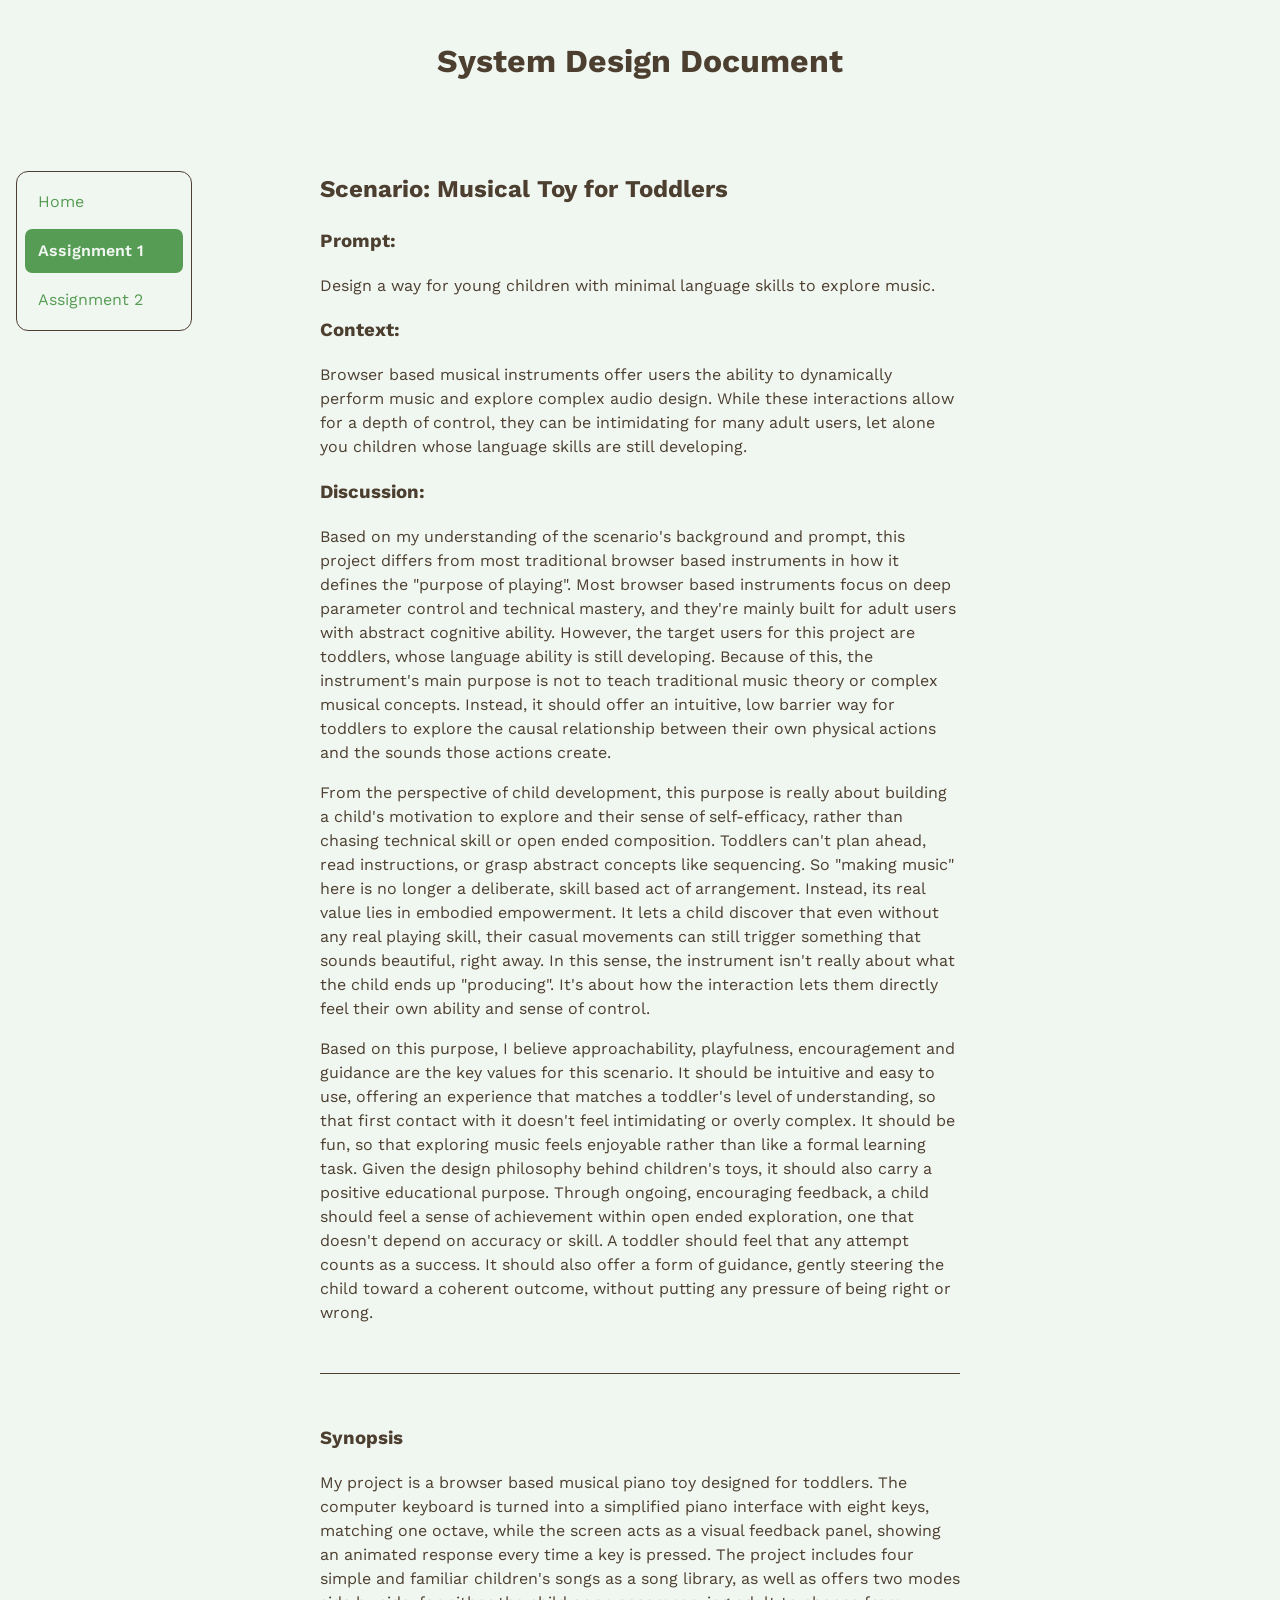
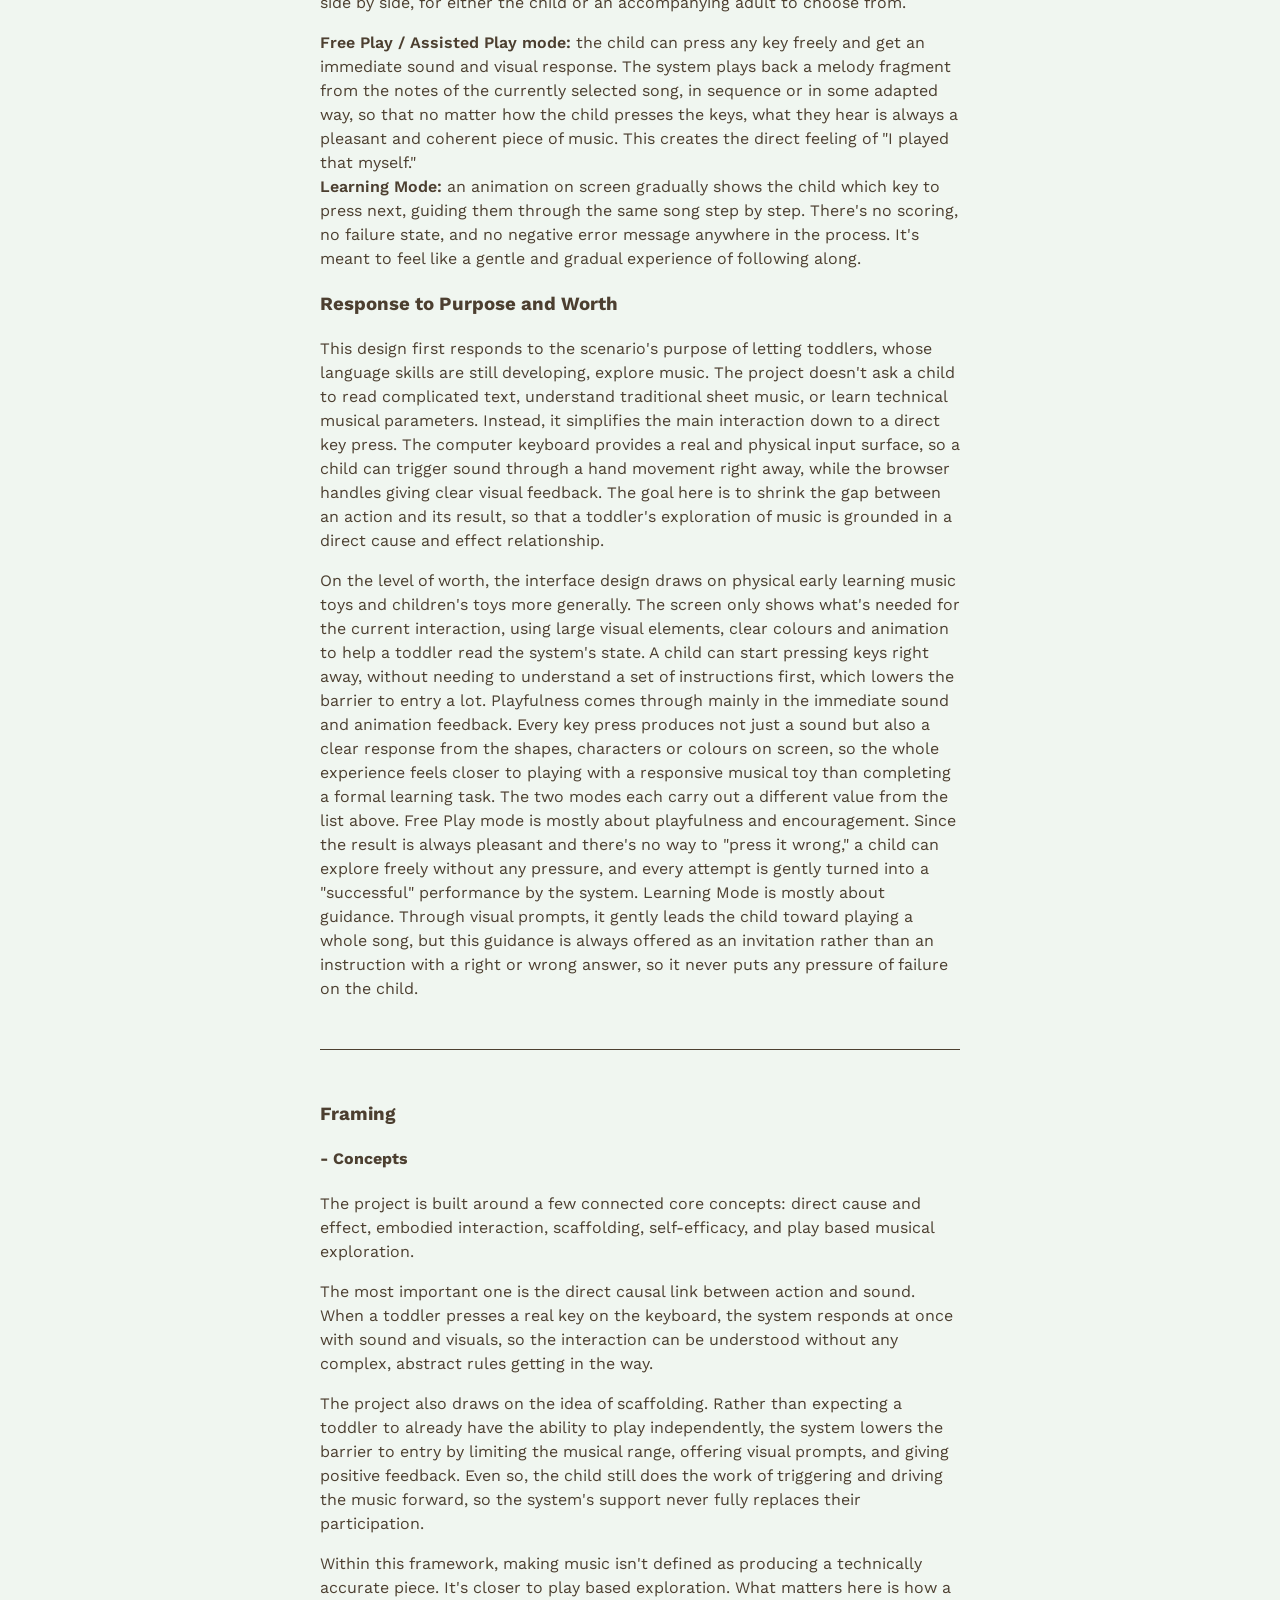
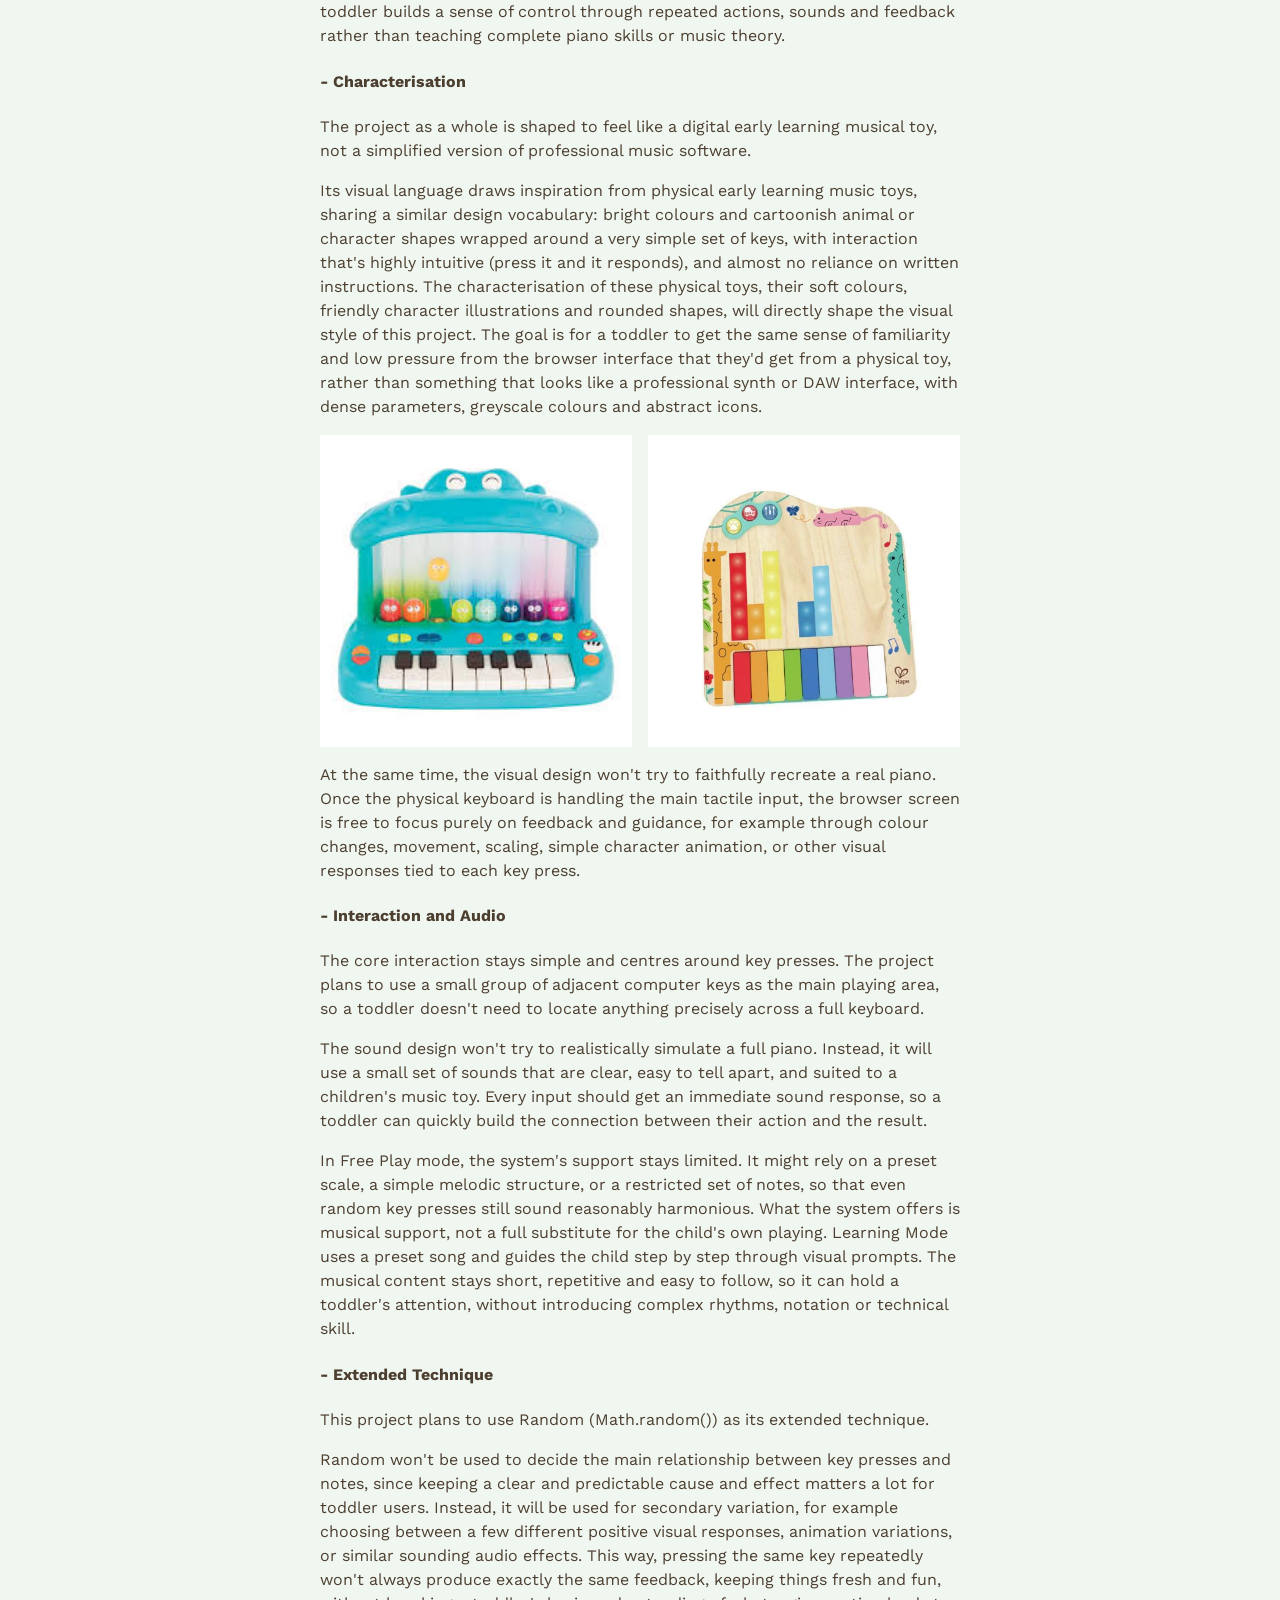
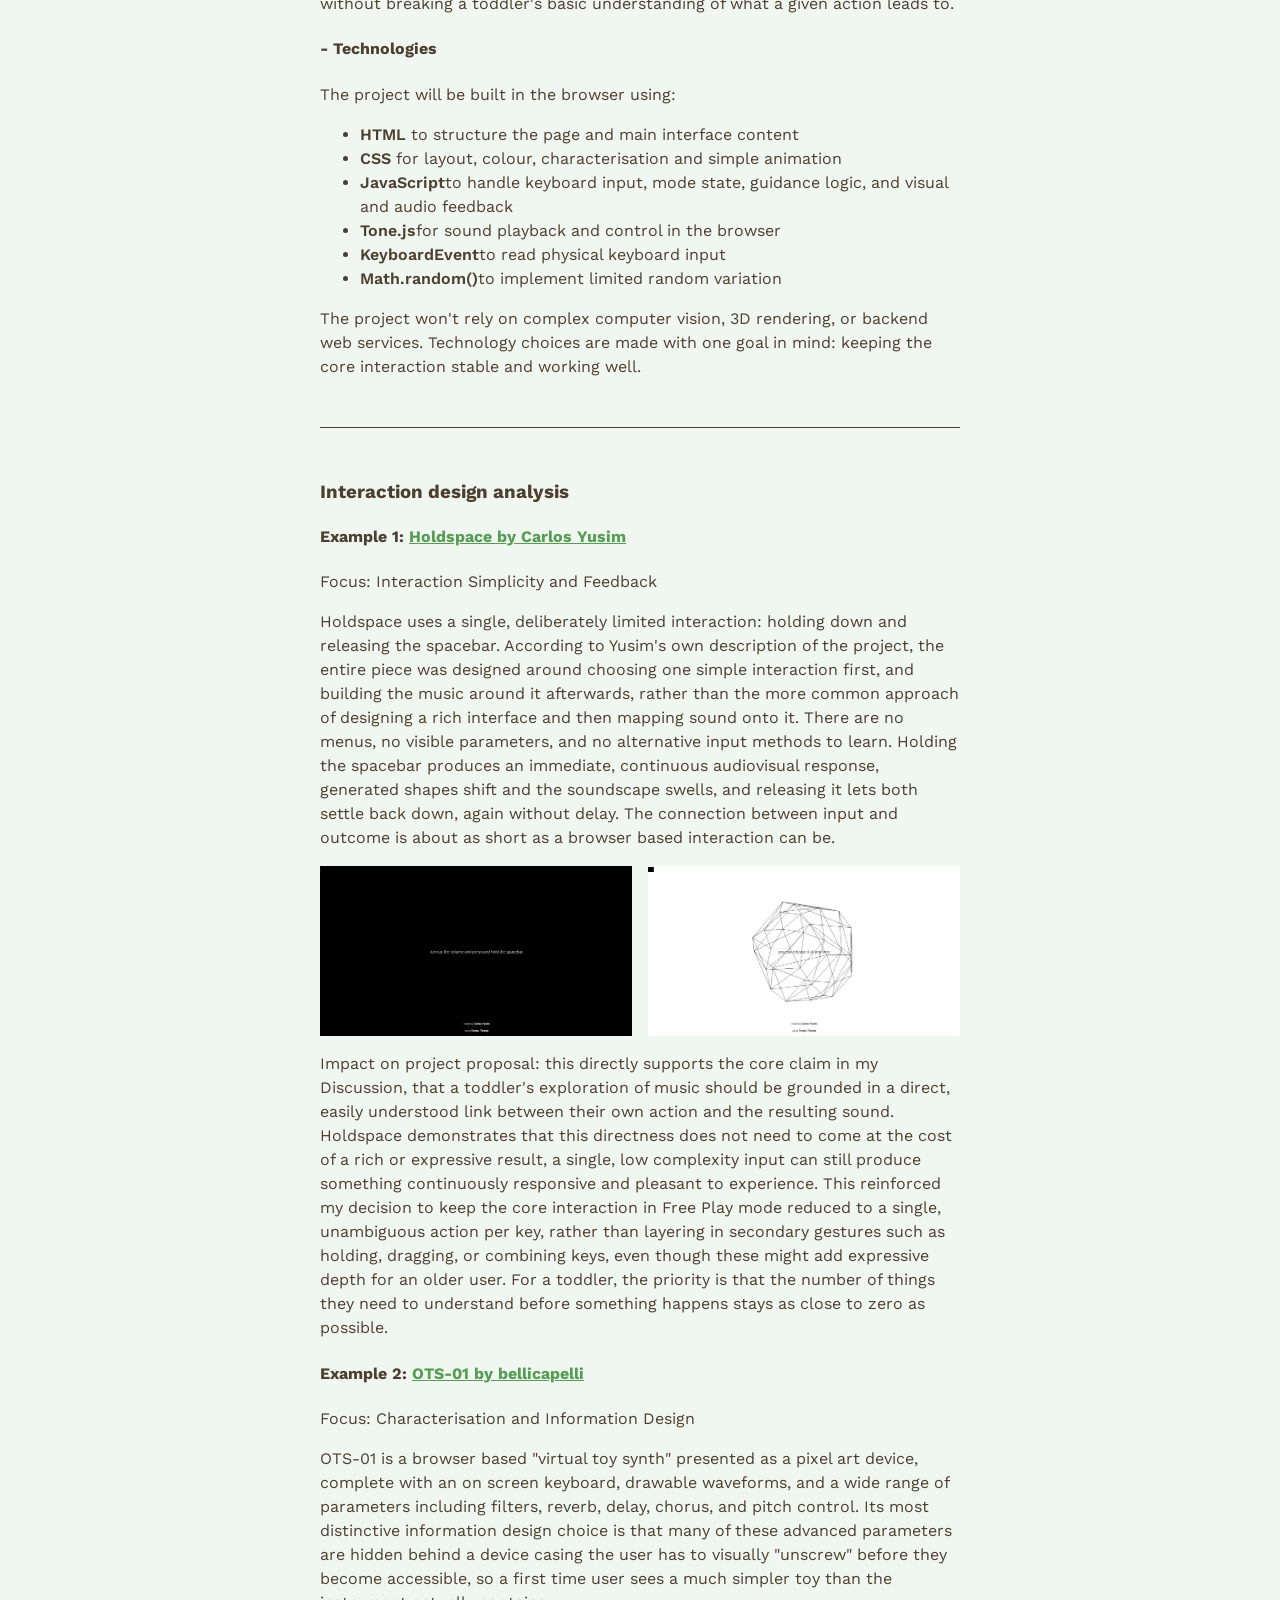
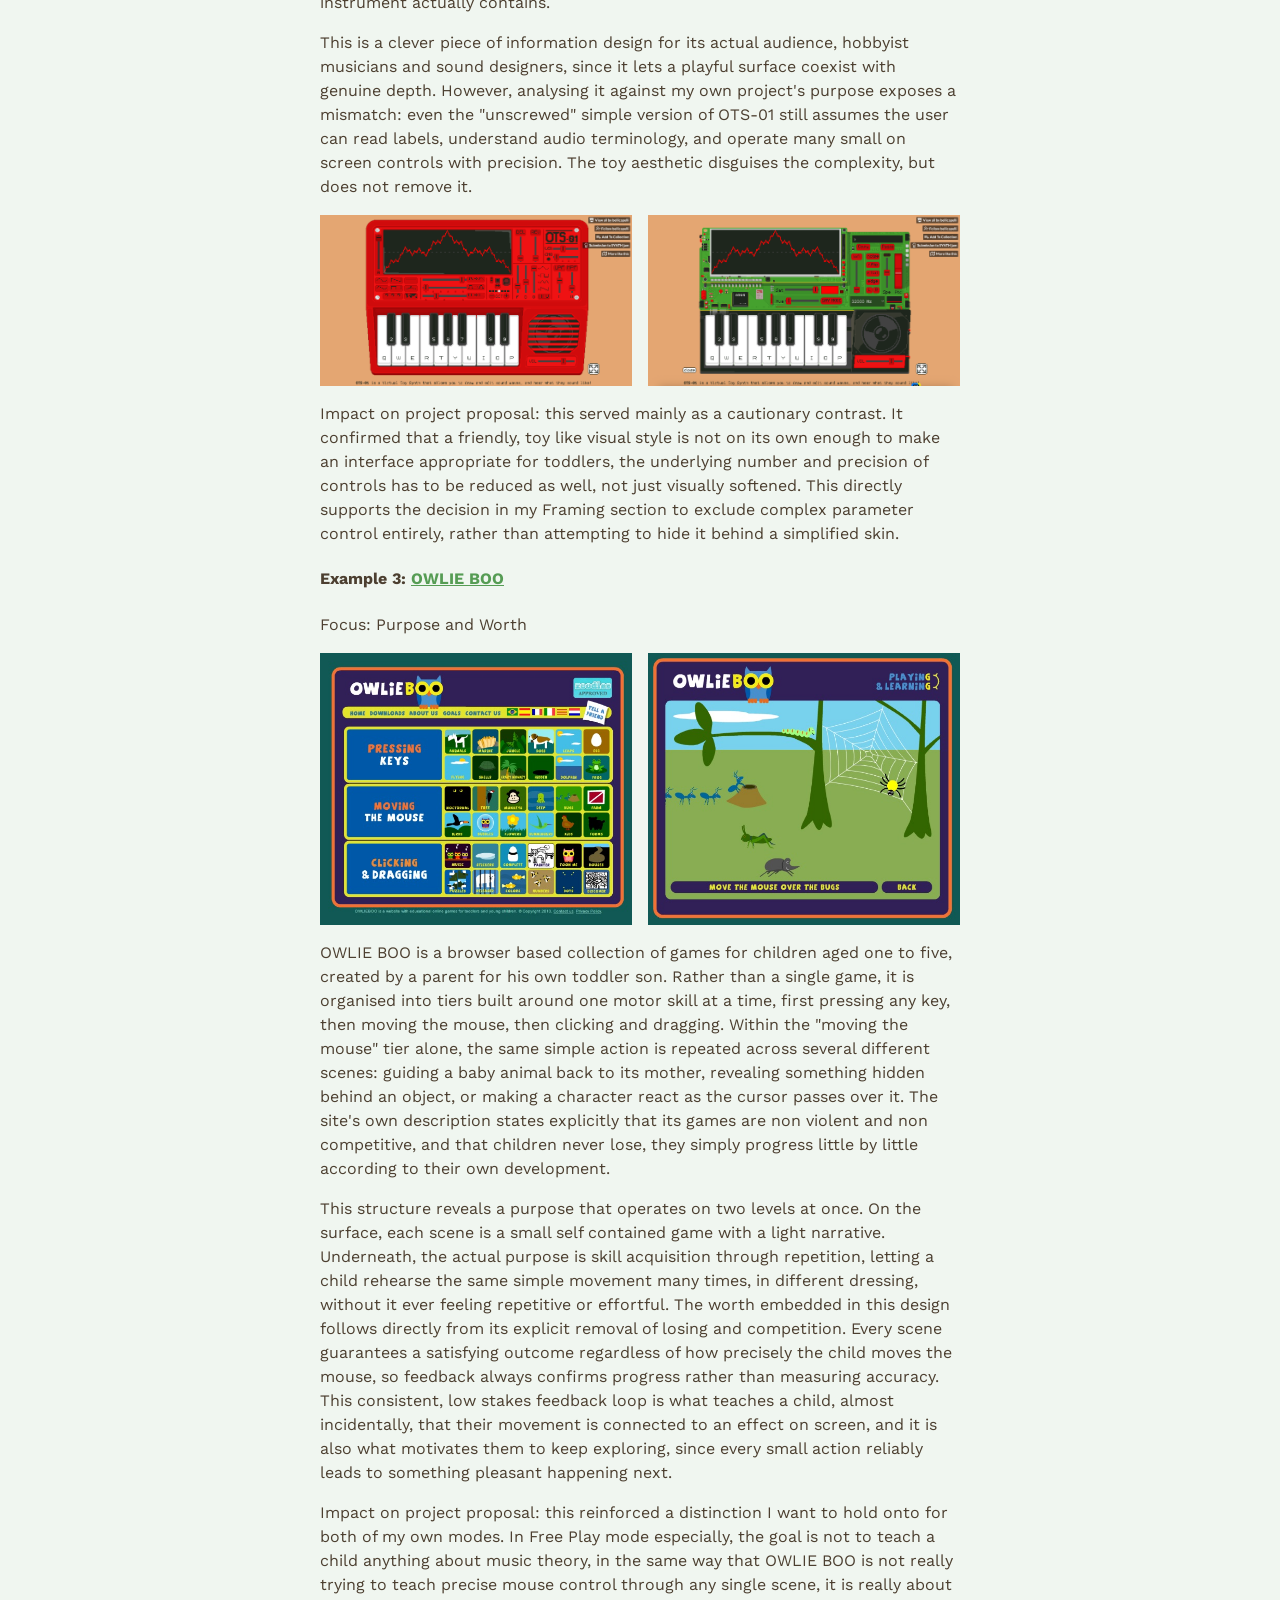
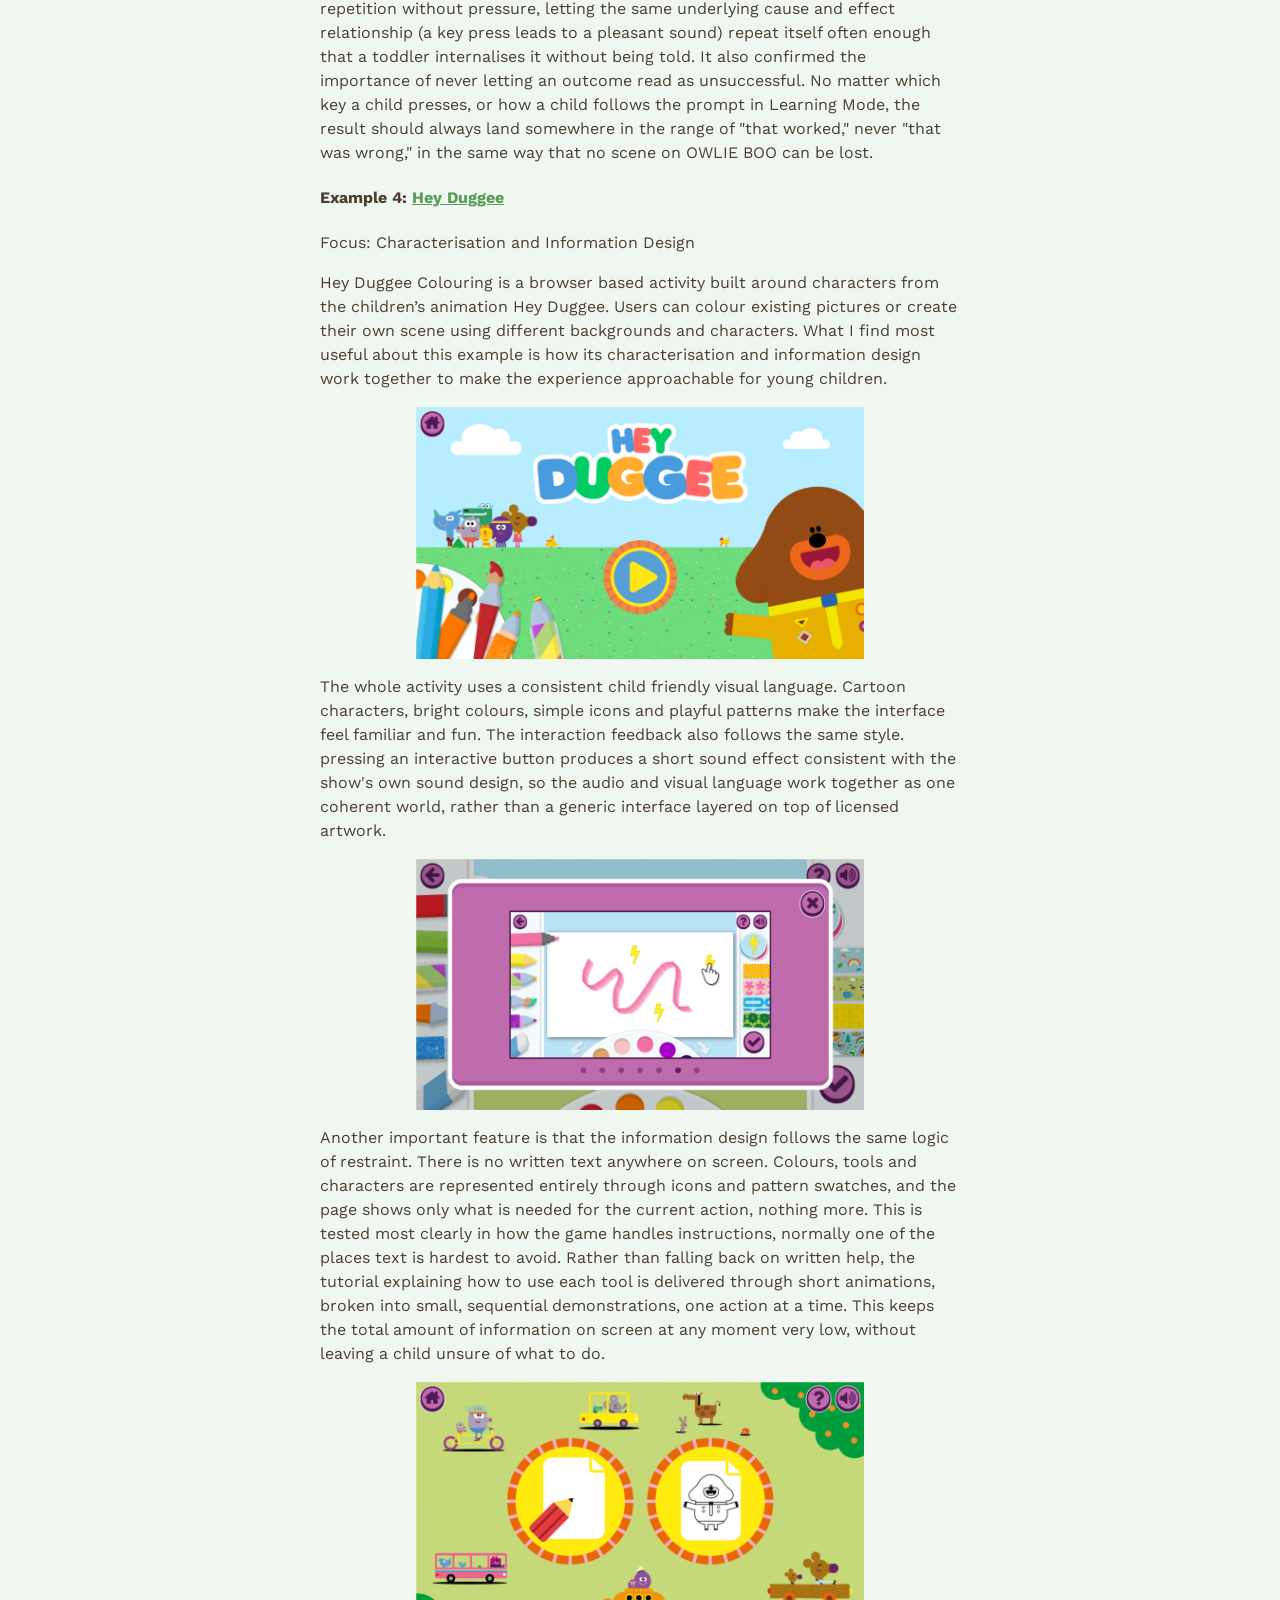
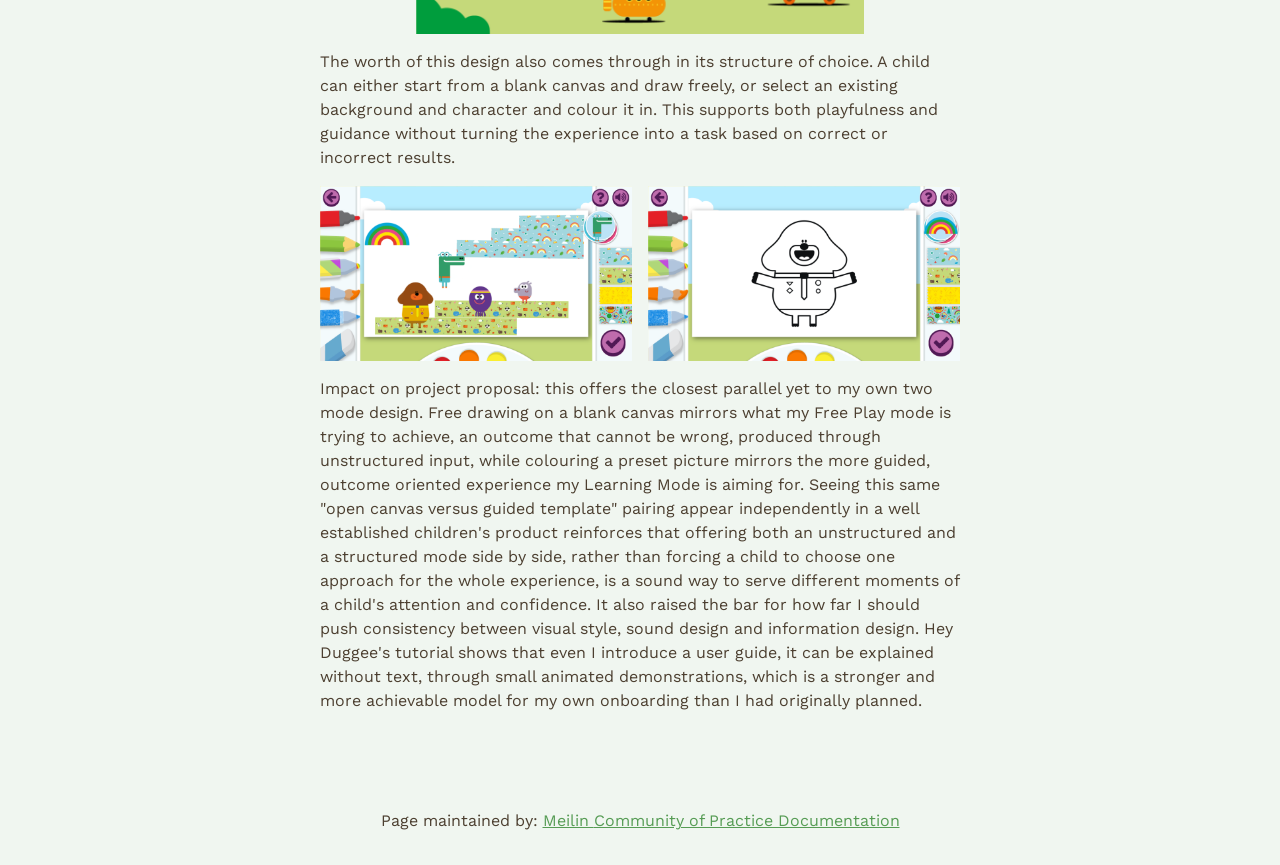
==== commit 7954f57e: "setup assignment3 index - update page style - build the a3 structure" ====
--- a/assignment1.html
+++ b/assignment1.html
@@ -12,7 +12,7 @@
     and other contributors -->
     <!-- They are licensed under CC-BY 4.0 as linked below -->
     <!-- https://creativecommons.org/licenses/by/4.0/ -->
-    <link rel="icon" type="image/png" href="assets/icons/favicon.png">
+    <link rel="icon" type="image/png" href="./assets/icons/favicon.png">
 
     <link rel="stylesheet" href="reset.css">
     <link rel="stylesheet" href="style.css">
@@ -25,9 +25,10 @@
 
 <div class="mainNavContainer">
 
-    <nav>
-        <a href="./index.html">Home Page</a>
-        <a href="">Assignment 2</a>
+    <nav aria-label="Primary navigation">
+        <a href="./index.html">Home</a>
+        <a href="./assignment1.html" aria-current="page">Assignment 1</a>
+        <a href="./assignment2.html">Assignment 2</a>
     </nav>
 
     <main>
@@ -426,7 +427,7 @@
         <a href="https://github.com/p-mcmahon-rmit/" target="_blank">
             Meilin
         </a>
-        <a href="https://au.miro.com/app/board/u3jVOf59xhs=/?share_link_id=700343927940">
+        <a href="https://au.miro.com/app/board/u3jVOf59xhs=/?share_link_id=700343927940" target="_blank">
             Community of Practice Documentation
         </a>
     </p>
--- a/style.css
+++ b/style.css
@@ -1,10 +1,5 @@
-/*!!!!!*/
-/*add in your own font imports here*/
-/*remember to update them in the rest of the CSS : eg the body selector*/
 @import url('https://fonts.googleapis.com/css2?family=Work+Sans:ital,wght@0,100..900;1,100..900&display=swap');
 
-/*!!!!!*/
-/*change out, and/or add colours to the colour scheme*/
 :root{
     /* basic 2-bit palette from 1bit Monitor Glow Palette by Polyducks */
     /* https://lospec.com/palette-list/1bit-monitor-glow */
@@ -15,12 +10,10 @@
 }
 
 /* this swaps the colour order to account for user's OS dark mode */
-/*!!!!!*/
-/*remember to update the colours here too to reflect the above changes*/
 @media (prefers-color-scheme: dark) {
     :root{
         --colour-1: #f0f6f0;
-        --colour-2: #222323;
+        --colour-2: #4c3f30;
     }
 }
 
@@ -90,6 +83,24 @@
     padding-block-start: 2rem;
 }
 
+.peer-testing-link {
+    border-top: none;
+    margin-block-start: 4rem;
+    padding-block-start: 0;
+    transform: translateY(1rem);
+}
+
+.ai-statement {
+    color: color-mix(in srgb, var(--colour-1) 75%, var(--colour-2));
+    font-size: 0.95rem;
+    margin-block-start: 5rem;
+}
+
+.ai-statement p {
+    max-width: 100ch;
+    line-height: 1.5;
+}
+
 .image-row {
     display: flex;
     gap: 1rem;
@@ -107,6 +118,49 @@
 .image-row img:only-child {
     flex-basis: min(70%, 32rem);
     max-width: min(70%, 32rem);
+}
+
+.reference-figure {
+    margin-block: 1rem;
+    text-align: center;
+}
+
+.reference-figure img {
+    display: block;
+    width: min(70%, 32rem);
+    height: auto;
+    margin-inline: auto;
+}
+
+.reference-figure figcaption {
+    color: #808080;
+    font-size: 0.85rem;
+    font-style: italic;
+    margin-block-start: 0.4rem;
+}
+
+.section-note {
+    color: #808080;
+    font-size: 0.85rem;
+    font-style: italic;
+}
+
+.radial-reference img {
+    width: min(50%, 22rem);
+}
+
+.reference-figure-row {
+    display: flex;
+    gap: 1rem;
+    align-items: flex-start;
+}
+
+.reference-figure-row .reference-figure {
+    flex: 1;
+}
+
+.reference-figure-row .reference-figure img {
+    width: 100%;
 }
 
 .firstSectionHeading {
@@ -192,4 +246,145 @@
         flex-basis: 100%;
         max-width: 100%;
     }
-}
+
+    .reference-figure-row {
+        flex-direction: column;
+    }
+
+    .reference-figure-row .reference-figure {
+        width: 100%;
+        flex: none;
+    }
+}
+
+
+/* Assignment 3 home page sections */
+.assignment-three {
+    width: 100%;
+}
+
+.assignment-three-part {
+    margin-block-start: 2rem;
+}
+
+.assignment-three-part h4 {
+    margin-block-start: 1rem;
+}
+
+.assignment-three-part p + p {
+    margin-block-start: 1rem;
+}
+
+.assignment-placeholder {
+    border-inline-start: 3px solid var(--colour-link);
+    padding-inline-start: 1rem;
+    opacity: 0.8;
+    font-style: italic;
+}
+
+
+/* Consistent sidebar navigation across the work index */
+.mainNavContainer nav {
+    flex: 0 0 11rem;
+    align-self: flex-start;
+    align-items: stretch;
+    position: sticky;
+    top: 1rem;
+    gap: 0.25rem;
+    padding: 0.5rem;
+    border: 1px solid var(--colour-1);
+    border-radius: 0.75rem;
+}
+
+.mainNavContainer nav a {
+    display: block;
+    padding: 0.65rem 0.8rem;
+    border-radius: 0.45rem;
+    text-decoration: none;
+}
+
+.mainNavContainer nav a[aria-current="page"],
+.mainNavContainer nav a.is-selected {
+    background: var(--colour-link);
+    color: var(--colour-2);
+    font-weight: 600;
+}
+
+.mainNavContainer nav a:not([aria-current="page"]):not(.is-selected):hover,
+.mainNavContainer nav a:not([aria-current="page"]):not(.is-selected):focus-visible {
+    background: color-mix(in srgb, var(--colour-link) 18%, var(--colour-2));
+}
+
+.mainNavContainer nav a:focus-visible,
+.documentation-button:focus-visible {
+    outline: 2px solid var(--colour-link-hover);
+    outline-offset: 2px;
+}
+
+.mainNavContainer main {
+    flex: 1 1 80rch;
+    min-width: 0;
+}
+
+.mainNavContainer aside {
+    flex: 0 0 11rem;
+}
+
+.documentation-link {
+    padding: 1.25rem;
+    border: 1px solid var(--colour-link);
+    border-radius: 0.75rem;
+}
+
+.documentation-button {
+    display: inline-block;
+    margin-block-start: 1rem;
+    padding: 0.7rem 1rem;
+    border-radius: 0.45rem;
+    background: var(--colour-link);
+    color: var(--colour-2);
+    font-weight: 600;
+    text-decoration: none;
+}
+
+.documentation-button:visited,
+.documentation-button:hover {
+    color: var(--colour-2);
+}
+
+.documentation-button:hover {
+    background: var(--colour-link-hover);
+}
+
+.documentation-page h3 {
+    margin-block-start: 1.5rem;
+}
+
+.documentation-page h4 {
+    margin-block-start: 1rem;
+}
+
+.documentation-page p + p {
+    margin-block-start: 1rem;
+}
+
+@media (width < 840px) {
+    .mainNavContainer nav {
+        position: static;
+        flex: 0 0 auto;
+        width: 100%;
+        max-width: 80rch;
+        flex-direction: row;
+        flex-wrap: wrap;
+        justify-content: flex-start;
+    }
+
+    .mainNavContainer main {
+        width: 100%;
+        max-width: 80rch;
+    }
+
+    .mainNavContainer aside {
+        flex: 0 0 0;
+    }
+}
